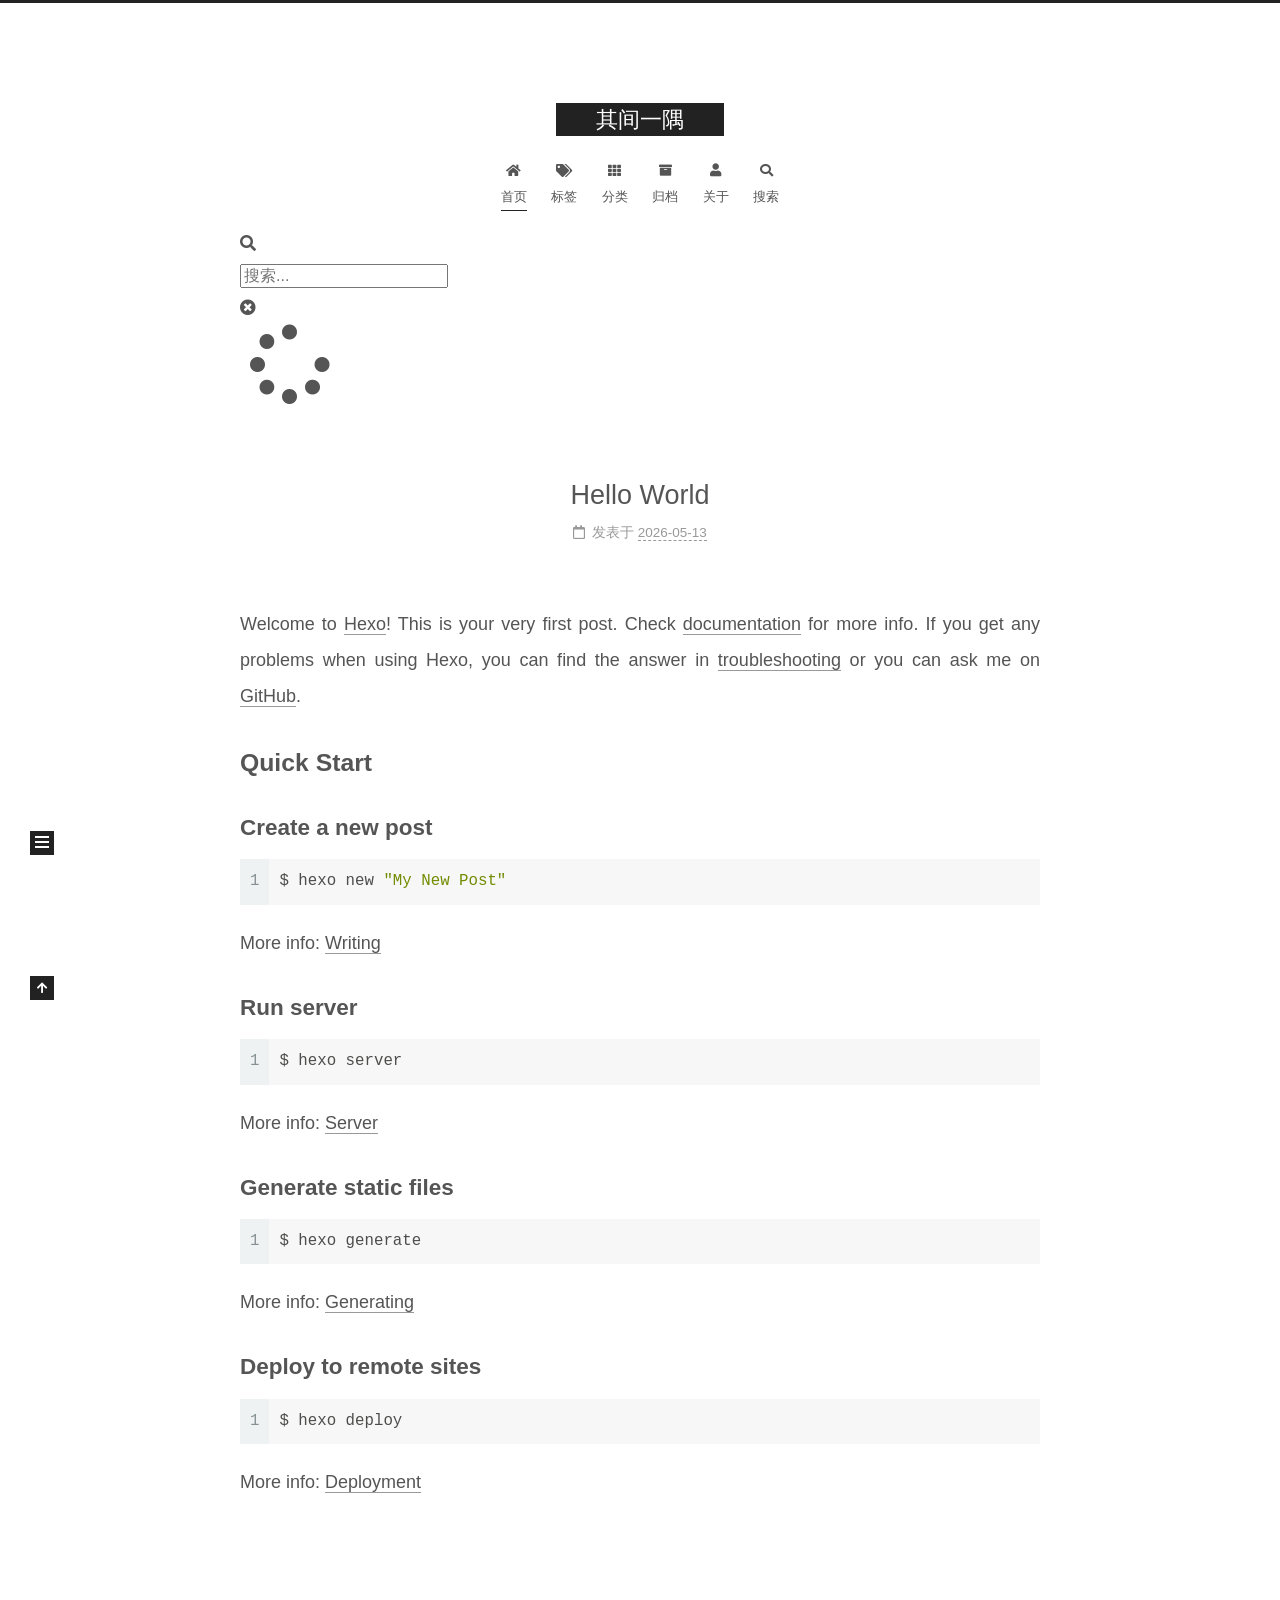
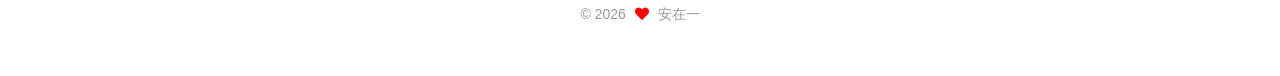
==== index.html @ 1d8195e4 "Site updated: 2026-05-14 16:40:13" ====
<!DOCTYPE html>
<html lang="zh-CN">
<head>
  <meta charset="UTF-8">
<meta name="viewport" content="width=device-width, initial-scale=1, maximum-scale=2">
<meta name="theme-color" content="#222">
<meta name="generator" content="Hexo 8.1.2">
  <link rel="apple-touch-icon" sizes="180x180" href="/images/apple-touch-icon-next.png">
  <link rel="icon" type="image/png" sizes="32x32" href="/images/favicon-32x32-next.png">
  <link rel="icon" type="image/png" sizes="16x16" href="/images/favicon-16x16-next.png">
  <link rel="mask-icon" href="/images/logo.svg" color="#222">

<link rel="stylesheet" href="/css/main.css">


<link rel="stylesheet" href="/lib/font-awesome/css/all.min.css">

<script id="hexo-configurations">
    var NexT = window.NexT || {};
    var CONFIG = {"hostname":"example.com","root":"/","scheme":"Gemini","version":"7.8.0","exturl":false,"sidebar":{"position":"left","display":"post","padding":18,"offset":12,"onmobile":false},"copycode":{"enable":false,"show_result":false,"style":null},"back2top":{"enable":true,"sidebar":false,"scrollpercent":false},"bookmark":{"enable":false,"color":"#222","save":"auto"},"fancybox":false,"mediumzoom":false,"lazyload":false,"pangu":false,"comments":{"style":"tabs","active":null,"storage":true,"lazyload":false,"nav":null},"algolia":{"hits":{"per_page":10},"labels":{"input_placeholder":"Search for Posts","hits_empty":"We didn't find any results for the search: ${query}","hits_stats":"${hits} results found in ${time} ms"}},"localsearch":{"enable":true,"trigger":"auto","top_n_per_article":1,"unescape":false,"preload":false},"motion":{"enable":true,"async":false,"transition":{"post_block":"fadeIn","post_header":"slideDownIn","post_body":"slideDownIn","coll_header":"slideLeftIn","sidebar":"slideUpIn"}},"path":"search.xml"};
  </script>

  <meta property="og:type" content="website">
<meta property="og:title" content="其间一隅">
<meta property="og:url" content="http://example.com/index.html">
<meta property="og:site_name" content="其间一隅">
<meta property="og:locale" content="zh_CN">
<meta property="article:author" content="安在一">
<meta name="twitter:card" content="summary">

<link rel="canonical" href="http://example.com/">


<script id="page-configurations">
  // https://hexo.io/docs/variables.html
  CONFIG.page = {
    sidebar: "",
    isHome : true,
    isPost : false,
    lang   : 'zh-CN'
  };
</script>

  <title>其间一隅</title>
  






  <noscript>
  <style>
  .use-motion .brand,
  .use-motion .menu-item,
  .sidebar-inner,
  .use-motion .post-block,
  .use-motion .pagination,
  .use-motion .comments,
  .use-motion .post-header,
  .use-motion .post-body,
  .use-motion .collection-header { opacity: initial; }

  .use-motion .site-title,
  .use-motion .site-subtitle {
    opacity: initial;
    top: initial;
  }

  .use-motion .logo-line-before i { left: initial; }
  .use-motion .logo-line-after i { right: initial; }
  </style>
</noscript>

</head>

<body itemscope itemtype="http://schema.org/WebPage">
  <div class="container use-motion">
    <div class="headband"></div>

    <header class="header" itemscope itemtype="http://schema.org/WPHeader">
      <div class="header-inner"><div class="site-brand-container">
  <div class="site-nav-toggle">
    <div class="toggle" aria-label="切换导航栏">
      <span class="toggle-line toggle-line-first"></span>
      <span class="toggle-line toggle-line-middle"></span>
      <span class="toggle-line toggle-line-last"></span>
    </div>
  </div>

  <div class="site-meta">

    <a href="/" class="brand" rel="start">
      <span class="logo-line-before"><i></i></span>
      <h1 class="site-title">其间一隅</h1>
      <span class="logo-line-after"><i></i></span>
    </a>
  </div>

  <div class="site-nav-right">
    <div class="toggle popup-trigger">
        <i class="fa fa-search fa-fw fa-lg"></i>
    </div>
  </div>
</div>




<nav class="site-nav">
  <ul id="menu" class="main-menu menu">
        <li class="menu-item menu-item-home">

    <a href="/" rel="section"><i class="fa fa-home fa-fw"></i>首页</a>

  </li>
        <li class="menu-item menu-item-tags">

    <a href="/tags/" rel="section"><i class="fa fa-tags fa-fw"></i>标签</a>

  </li>
        <li class="menu-item menu-item-categories">

    <a href="/categories/" rel="section"><i class="fa fa-th fa-fw"></i>分类</a>

  </li>
        <li class="menu-item menu-item-archives">

    <a href="/archives/" rel="section"><i class="fa fa-archive fa-fw"></i>归档</a>

  </li>
        <li class="menu-item menu-item-about">

    <a href="/about/" rel="section"><i class="fa fa-user fa-fw"></i>关于</a>

  </li>
      <li class="menu-item menu-item-search">
        <a role="button" class="popup-trigger"><i class="fa fa-search fa-fw"></i>搜索
        </a>
      </li>
  </ul>
</nav>



  <div class="search-pop-overlay">
    <div class="popup search-popup">
        <div class="search-header">
  <span class="search-icon">
    <i class="fa fa-search"></i>
  </span>
  <div class="search-input-container">
    <input autocomplete="off" autocapitalize="off"
           placeholder="搜索..." spellcheck="false"
           type="search" class="search-input">
  </div>
  <span class="popup-btn-close">
    <i class="fa fa-times-circle"></i>
  </span>
</div>
<div id="search-result">
  <div id="no-result">
    <i class="fa fa-spinner fa-pulse fa-5x fa-fw"></i>
  </div>
</div>

    </div>
  </div>

</div>
    </header>

    
  <div class="back-to-top">
    <i class="fa fa-arrow-up"></i>
    <span>0%</span>
  </div>


    <main class="main">
      <div class="main-inner">
        <div class="content-wrap">
          

          <div class="content index posts-expand">
            
      
  
  
  <article itemscope itemtype="http://schema.org/Article" class="post-block" lang="zh-CN">
    <link itemprop="mainEntityOfPage" href="http://example.com/2026/05/13/hello-world/">

    <span hidden itemprop="author" itemscope itemtype="http://schema.org/Person">
      <meta itemprop="image" content="/images/avatar.gif">
      <meta itemprop="name" content="安在一">
      <meta itemprop="description" content="">
    </span>

    <span hidden itemprop="publisher" itemscope itemtype="http://schema.org/Organization">
      <meta itemprop="name" content="其间一隅">
    </span>
      <header class="post-header">
        <h2 class="post-title" itemprop="name headline">
          
            <a href="/2026/05/13/hello-world/" class="post-title-link" itemprop="url">Hello World</a>
        </h2>

        <div class="post-meta">
            <span class="post-meta-item">
              <span class="post-meta-item-icon">
                <i class="far fa-calendar"></i>
              </span>
              <span class="post-meta-item-text">发表于</span>

              <time title="创建时间：2026-05-13 16:08:29" itemprop="dateCreated datePublished" datetime="2026-05-13T16:08:29+08:00">2026-05-13</time>
            </span>

          

        </div>
      </header>

    
    
    
    <div class="post-body" itemprop="articleBody">

      
          <p>Welcome to <a target="_blank" rel="noopener" href="https://hexo.io/">Hexo</a>! This is your very first post. Check <a target="_blank" rel="noopener" href="https://hexo.io/docs/">documentation</a> for more info. If you get any problems when using Hexo, you can find the answer in <a target="_blank" rel="noopener" href="https://hexo.io/docs/troubleshooting.html">troubleshooting</a> or you can ask me on <a target="_blank" rel="noopener" href="https://github.com/hexojs/hexo/issues">GitHub</a>.</p>
<h2 id="Quick-Start"><a href="#Quick-Start" class="headerlink" title="Quick Start"></a>Quick Start</h2><h3 id="Create-a-new-post"><a href="#Create-a-new-post" class="headerlink" title="Create a new post"></a>Create a new post</h3><figure class="highlight bash"><table><tr><td class="gutter"><pre><span class="line">1</span><br></pre></td><td class="code"><pre><span class="line">$ hexo new <span class="string">&quot;My New Post&quot;</span></span><br></pre></td></tr></table></figure>

<p>More info: <a target="_blank" rel="noopener" href="https://hexo.io/docs/writing.html">Writing</a></p>
<h3 id="Run-server"><a href="#Run-server" class="headerlink" title="Run server"></a>Run server</h3><figure class="highlight bash"><table><tr><td class="gutter"><pre><span class="line">1</span><br></pre></td><td class="code"><pre><span class="line">$ hexo server</span><br></pre></td></tr></table></figure>

<p>More info: <a target="_blank" rel="noopener" href="https://hexo.io/docs/server.html">Server</a></p>
<h3 id="Generate-static-files"><a href="#Generate-static-files" class="headerlink" title="Generate static files"></a>Generate static files</h3><figure class="highlight bash"><table><tr><td class="gutter"><pre><span class="line">1</span><br></pre></td><td class="code"><pre><span class="line">$ hexo generate</span><br></pre></td></tr></table></figure>

<p>More info: <a target="_blank" rel="noopener" href="https://hexo.io/docs/generating.html">Generating</a></p>
<h3 id="Deploy-to-remote-sites"><a href="#Deploy-to-remote-sites" class="headerlink" title="Deploy to remote sites"></a>Deploy to remote sites</h3><figure class="highlight bash"><table><tr><td class="gutter"><pre><span class="line">1</span><br></pre></td><td class="code"><pre><span class="line">$ hexo deploy</span><br></pre></td></tr></table></figure>

<p>More info: <a target="_blank" rel="noopener" href="https://hexo.io/docs/one-command-deployment.html">Deployment</a></p>

      
    </div>

    
    
    
      <footer class="post-footer">
        <div class="post-eof"></div>
      </footer>
  </article>
  
  
  


  



          </div>
          

<script>
  window.addEventListener('tabs:register', () => {
    let { activeClass } = CONFIG.comments;
    if (CONFIG.comments.storage) {
      activeClass = localStorage.getItem('comments_active') || activeClass;
    }
    if (activeClass) {
      let activeTab = document.querySelector(`a[href="#comment-${activeClass}"]`);
      if (activeTab) {
        activeTab.click();
      }
    }
  });
  if (CONFIG.comments.storage) {
    window.addEventListener('tabs:click', event => {
      if (!event.target.matches('.tabs-comment .tab-content .tab-pane')) return;
      let commentClass = event.target.classList[1];
      localStorage.setItem('comments_active', commentClass);
    });
  }
</script>

        </div>
          
  
  <div class="toggle sidebar-toggle">
    <span class="toggle-line toggle-line-first"></span>
    <span class="toggle-line toggle-line-middle"></span>
    <span class="toggle-line toggle-line-last"></span>
  </div>

  <aside class="sidebar">
    <div class="sidebar-inner">

      <ul class="sidebar-nav motion-element">
        <li class="sidebar-nav-toc">
          文章目录
        </li>
        <li class="sidebar-nav-overview">
          站点概览
        </li>
      </ul>

      <!--noindex-->
      <div class="post-toc-wrap sidebar-panel">
      </div>
      <!--/noindex-->

      <div class="site-overview-wrap sidebar-panel">
        <div class="site-author motion-element" itemprop="author" itemscope itemtype="http://schema.org/Person">
  <p class="site-author-name" itemprop="name">安在一</p>
  <div class="site-description" itemprop="description"></div>
</div>
<div class="site-state-wrap motion-element">
  <nav class="site-state">
      <div class="site-state-item site-state-posts">
          <a href="/archives/">
        
          <span class="site-state-item-count">1</span>
          <span class="site-state-item-name">日志</span>
        </a>
      </div>
  </nav>
</div>



      </div>

    </div>
  </aside>
  <div id="sidebar-dimmer"></div>


      </div>
    </main>

    <footer class="footer">
      <div class="footer-inner">
        

        

<div class="copyright">
  
  &copy; 
  <span itemprop="copyrightYear">2026</span>
  <span class="with-love">
    <i class="fa fa-heart"></i>
  </span>
  <span class="author" itemprop="copyrightHolder">安在一</span>
</div>
  <div class="powered-by">
    <!--由 <a href="https://hexo.io/" class="theme-link" rel="noopener" target="_blank">Hexo</a> & <a href="https://theme-next.org/" class="theme-link" rel="noopener" target="_blank">NexT.Gemini</a> 强力驱动 -->
  </div>

        








      </div>
    </footer>
  </div>

  
  <script src="/lib/anime.min.js"></script>
  <script src="/lib/velocity/velocity.min.js"></script>
  <script src="/lib/velocity/velocity.ui.min.js"></script>

<script src="/js/utils.js"></script>

<script src="/js/motion.js"></script>


<script src="/js/schemes/pisces.js"></script>


<script src="/js/next-boot.js"></script>




  




  
<script src="/js/local-search.js"></script>













  

  

</body>
</html>
---- css/main.css ----
:root {
  --body-bg-color: #fff;
  --content-bg-color: #fff;
  --card-bg-color: #f5f5f5;
  --text-color: #555;
  --blockquote-color: #666;
  --link-color: #555;
  --link-hover-color: #222;
  --brand-color: #fff;
  --brand-hover-color: #fff;
  --table-row-odd-bg-color: #f9f9f9;
  --table-row-hover-bg-color: #f5f5f5;
  --menu-item-bg-color: #f5f5f5;
  --btn-default-bg: #222;
  --btn-default-color: #fff;
  --btn-default-border-color: #222;
  --btn-default-hover-bg: #fff;
  --btn-default-hover-color: #222;
  --btn-default-hover-border-color: #222;
}
html {
  line-height: 1.15; /* 1 */
  -webkit-text-size-adjust: 100%; /* 2 */
}
body {
  margin: 0;
}
main {
  display: block;
}
h1 {
  font-size: 2em;
  margin: 0.67em 0;
}
hr {
  box-sizing: content-box; /* 1 */
  height: 0; /* 1 */
  overflow: visible; /* 2 */
}
pre {
  font-family: monospace, monospace; /* 1 */
  font-size: 1em; /* 2 */
}
a {
  background: transparent;
}
abbr[title] {
  border-bottom: none; /* 1 */
  text-decoration: underline; /* 2 */
  text-decoration: underline dotted; /* 2 */
}
b,
strong {
  font-weight: bolder;
}
code,
kbd,
samp {
  font-family: monospace, monospace; /* 1 */
  font-size: 1em; /* 2 */
}
small {
  font-size: 80%;
}
sub,
sup {
  font-size: 75%;
  line-height: 0;
  position: relative;
  vertical-align: baseline;
}
sub {
  bottom: -0.25em;
}
sup {
  top: -0.5em;
}
img {
  border-style: none;
}
button,
input,
optgroup,
select,
textarea {
  font-family: inherit; /* 1 */
  font-size: 100%; /* 1 */
  line-height: 1.15; /* 1 */
  margin: 0; /* 2 */
}
button,
input {
/* 1 */
  overflow: visible;
}
button,
select {
/* 1 */
  text-transform: none;
}
button,
[type='button'],
[type='reset'],
[type='submit'] {
  -webkit-appearance: button;
}
button::-moz-focus-inner,
[type='button']::-moz-focus-inner,
[type='reset']::-moz-focus-inner,
[type='submit']::-moz-focus-inner {
  border-style: none;
  padding: 0;
}
button:-moz-focusring,
[type='button']:-moz-focusring,
[type='reset']:-moz-focusring,
[type='submit']:-moz-focusring {
  outline: 1px dotted ButtonText;
}
fieldset {
  padding: 0.35em 0.75em 0.625em;
}
legend {
  box-sizing: border-box; /* 1 */
  color: inherit; /* 2 */
  display: table; /* 1 */
  max-width: 100%; /* 1 */
  padding: 0; /* 3 */
  white-space: normal; /* 1 */
}
progress {
  vertical-align: baseline;
}
textarea {
  overflow: auto;
}
[type='checkbox'],
[type='radio'] {
  box-sizing: border-box; /* 1 */
  padding: 0; /* 2 */
}
[type='number']::-webkit-inner-spin-button,
[type='number']::-webkit-outer-spin-button {
  height: auto;
}
[type='search'] {
  outline-offset: -2px; /* 2 */
  -webkit-appearance: textfield; /* 1 */
}
[type='search']::-webkit-search-decoration {
  -webkit-appearance: none;
}
::-webkit-file-upload-button {
  font: inherit; /* 2 */
  -webkit-appearance: button; /* 1 */
}
details {
  display: block;
}
summary {
  display: list-item;
}
template {
  display: none;
}
[hidden] {
  display: none;
}
::selection {
  background: #262a30;
  color: #eee;
}
html,
body {
  height: 100%;
}
body {
  background: var(--body-bg-color);
  color: var(--text-color);
  font-family: 'Lato', "PingFang SC", "Microsoft YaHei", sans-serif;
  font-size: 1em;
  line-height: 2;
}
@media (max-width: 991px) {
  body {
    padding-left: 0 !important;
    padding-right: 0 !important;
  }
}
h1,
h2,
h3,
h4,
h5,
h6 {
  font-family: 'Lato', "PingFang SC", "Microsoft YaHei", sans-serif;
  font-weight: bold;
  line-height: 1.5;
  margin: 20px 0 15px;
}
h1 {
  font-size: 1.5em;
}
h2 {
  font-size: 1.375em;
}
h3 {
  font-size: 1.25em;
}
h4 {
  font-size: 1.125em;
}
h5 {
  font-size: 1em;
}
h6 {
  font-size: 0.875em;
}
p {
  margin: 0 0 20px 0;
}
a,
span.exturl {
  border-bottom: 1px solid #999;
  color: var(--link-color);
  outline: 0;
  text-decoration: none;
  overflow-wrap: break-word;
  word-wrap: break-word;
  cursor: pointer;
}
a:hover,
span.exturl:hover {
  border-bottom-color: var(--link-hover-color);
  color: var(--link-hover-color);
}
iframe,
img,
video {
  display: block;
  margin-left: auto;
  margin-right: auto;
  max-width: 100%;
}
hr {
  background-image: repeating-linear-gradient(-45deg, #ddd, #ddd 4px, transparent 4px, transparent 8px);
  border: 0;
  height: 3px;
  margin: 40px 0;
}
blockquote {
  border-left: 4px solid #ddd;
  color: var(--blockquote-color);
  margin: 0;
  padding: 0 15px;
}
blockquote cite::before {
  content: '-';
  padding: 0 5px;
}
dt {
  font-weight: bold;
}
dd {
  margin: 0;
  padding: 0;
}
kbd {
  background-color: #f5f5f5;
  background-image: linear-gradient(#eee, #fff, #eee);
  border: 1px solid #ccc;
  border-radius: 0.2em;
  box-shadow: 0.1em 0.1em 0.2em rgba(0,0,0,0.1);
  color: #555;
  font-family: inherit;
  padding: 0.1em 0.3em;
  white-space: nowrap;
}
.table-container {
  overflow: auto;
}
table {
  border-collapse: collapse;
  border-spacing: 0;
  font-size: 0.875em;
  margin: 0 0 20px 0;
  width: 100%;
}
tbody tr:nth-of-type(odd) {
  background: var(--table-row-odd-bg-color);
}
tbody tr:hover {
  background: var(--table-row-hover-bg-color);
}
caption,
th,
td {
  font-weight: normal;
  padding: 8px;
  vertical-align: middle;
}
th,
td {
  border: 1px solid #ddd;
  border-bottom: 3px solid #ddd;
}
th {
  font-weight: 700;
  padding-bottom: 10px;
}
td {
  border-bottom-width: 1px;
}
.btn {
  background: var(--btn-default-bg);
  border: 2px solid var(--btn-default-border-color);
  border-radius: 0;
  color: var(--btn-default-color);
  display: inline-block;
  font-size: 0.875em;
  line-height: 2;
  padding: 0 20px;
  text-decoration: none;
  transition-property: background-color;
  transition-delay: 0s;
  transition-duration: 0.2s;
  transition-timing-function: ease-in-out;
}
.btn:hover {
  background: var(--btn-default-hover-bg);
  border-color: var(--btn-default-hover-border-color);
  color: var(--btn-default-hover-color);
}
.btn + .btn {
  margin: 0 0 8px 8px;
}
.btn .fa-fw {
  text-align: left;
  width: 1.285714285714286em;
}
.toggle {
  line-height: 0;
}
.toggle .toggle-line {
  background: #fff;
  display: inline-block;
  height: 2px;
  left: 0;
  position: relative;
  top: 0;
  transition: all 0.4s;
  vertical-align: top;
  width: 100%;
}
.toggle .toggle-line:not(:first-child) {
  margin-top: 3px;
}
.toggle.toggle-arrow .toggle-line-first {
  left: 50%;
  top: 2px;
  transform: rotate(45deg);
  width: 50%;
}
.toggle.toggle-arrow .toggle-line-middle {
  left: 2px;
  width: 90%;
}
.toggle.toggle-arrow .toggle-line-last {
  left: 50%;
  top: -2px;
  transform: rotate(-45deg);
  width: 50%;
}
.toggle.toggle-close .toggle-line-first {
  transform: rotate(-45deg);
  top: 5px;
}
.toggle.toggle-close .toggle-line-middle {
  opacity: 0;
}
.toggle.toggle-close .toggle-line-last {
  transform: rotate(45deg);
  top: -5px;
}
.highlight,
pre {
  background: #f7f7f7;
  color: #4d4d4c;
  line-height: 1.6;
  margin: 0 auto 20px;
}
pre,
code {
  font-family: consolas, Menlo, monospace, "PingFang SC", "Microsoft YaHei";
}
code {
  background: #eee;
  border-radius: 3px;
  color: #555;
  padding: 2px 4px;
  overflow-wrap: break-word;
  word-wrap: break-word;
}
.highlight *::selection {
  background: #d6d6d6;
}
.highlight pre {
  border: 0;
  margin: 0;
  padding: 10px 0;
}
.highlight table {
  border: 0;
  margin: 0;
  width: auto;
}
.highlight td {
  border: 0;
  padding: 0;
}
.highlight figcaption {
  background: #eff2f3;
  color: #4d4d4c;
  display: flex;
  font-size: 0.875em;
  justify-content: space-between;
  line-height: 1.2;
  padding: 0.5em;
}
.highlight figcaption a {
  color: #4d4d4c;
}
.highlight figcaption a:hover {
  border-bottom-color: #4d4d4c;
}
.highlight .gutter {
  -moz-user-select: none;
  -ms-user-select: none;
  -webkit-user-select: none;
  user-select: none;
}
.highlight .gutter pre {
  background: #eff2f3;
  color: #869194;
  padding-left: 10px;
  padding-right: 10px;
  text-align: right;
}
.highlight .code pre {
  background: #f7f7f7;
  padding-left: 10px;
  width: 100%;
}
.gist table {
  width: auto;
}
.gist table td {
  border: 0;
}
pre {
  overflow: auto;
  padding: 10px;
}
pre code {
  background: none;
  color: #4d4d4c;
  font-size: 0.875em;
  padding: 0;
  text-shadow: none;
}
pre .deletion {
  background: #fdd;
}
pre .addition {
  background: #dfd;
}
pre .meta {
  color: #eab700;
  -moz-user-select: none;
  -ms-user-select: none;
  -webkit-user-select: none;
  user-select: none;
}
pre .comment {
  color: #8e908c;
}
pre .variable,
pre .attribute,
pre .tag,
pre .name,
pre .regexp,
pre .ruby .constant,
pre .xml .tag .title,
pre .xml .pi,
pre .xml .doctype,
pre .html .doctype,
pre .css .id,
pre .css .class,
pre .css .pseudo {
  color: #c82829;
}
pre .number,
pre .preprocessor,
pre .built_in,
pre .builtin-name,
pre .literal,
pre .params,
pre .constant,
pre .command {
  color: #f5871f;
}
pre .ruby .class .title,
pre .css .rules .attribute,
pre .string,
pre .symbol,
pre .value,
pre .inheritance,
pre .header,
pre .ruby .symbol,
pre .xml .cdata,
pre .special,
pre .formula {
  color: #718c00;
}
pre .title,
pre .css .hexcolor {
  color: #3e999f;
}
pre .function,
pre .python .decorator,
pre .python .title,
pre .ruby .function .title,
pre .ruby .title .keyword,
pre .perl .sub,
pre .javascript .title,
pre .coffeescript .title {
  color: #4271ae;
}
pre .keyword,
pre .javascript .function {
  color: #8959a8;
}
.blockquote-center {
  border-left: none;
  margin: 40px 0;
  padding: 0;
  position: relative;
  text-align: center;
}
.blockquote-center .fa {
  display: block;
  opacity: 0.6;
  position: absolute;
  width: 100%;
}
.blockquote-center .fa-quote-left {
  border-top: 1px solid #ccc;
  text-align: left;
  top: -20px;
}
.blockquote-center .fa-quote-right {
  border-bottom: 1px solid #ccc;
  text-align: right;
  bottom: -20px;
}
.blockquote-center p,
.blockquote-center div {
  text-align: center;
}
.post-body .group-picture img {
  margin: 0 auto;
  padding: 0 3px;
}
.group-picture-row {
  margin-bottom: 6px;
  overflow: hidden;
}
.group-picture-column {
  float: left;
  margin-bottom: 10px;
}
.post-body .label {
  color: #555;
  display: inline;
  padding: 0 2px;
}
.post-body .label.default {
  background: #f0f0f0;
}
.post-body .label.primary {
  background: #efe6f7;
}
.post-body .label.info {
  background: #e5f2f8;
}
.post-body .label.success {
  background: #e7f4e9;
}
.post-body .label.warning {
  background: #fcf6e1;
}
.post-body .label.danger {
  background: #fae8eb;
}
.post-body .tabs {
  margin-bottom: 20px;
}
.post-body .tabs,
.tabs-comment {
  display: block;
  padding-top: 10px;
  position: relative;
}
.post-body .tabs ul.nav-tabs,
.tabs-comment ul.nav-tabs {
  display: flex;
  flex-wrap: wrap;
  margin: 0;
  margin-bottom: -1px;
  padding: 0;
}
@media (max-width: 413px) {
  .post-body .tabs ul.nav-tabs,
  .tabs-comment ul.nav-tabs {
    display: block;
    margin-bottom: 5px;
  }
}
.post-body .tabs ul.nav-tabs li.tab,
.tabs-comment ul.nav-tabs li.tab {
  border-bottom: 1px solid #ddd;
  border-left: 1px solid transparent;
  border-right: 1px solid transparent;
  border-top: 3px solid transparent;
  flex-grow: 1;
  list-style-type: none;
  border-radius: 0 0 0 0;
}
@media (max-width: 413px) {
  .post-body .tabs ul.nav-tabs li.tab,
  .tabs-comment ul.nav-tabs li.tab {
    border-bottom: 1px solid transparent;
    border-left: 3px solid transparent;
    border-right: 1px solid transparent;
    border-top: 1px solid transparent;
  }
}
@media (max-width: 413px) {
  .post-body .tabs ul.nav-tabs li.tab,
  .tabs-comment ul.nav-tabs li.tab {
    border-radius: 0;
  }
}
.post-body .tabs ul.nav-tabs li.tab a,
.tabs-comment ul.nav-tabs li.tab a {
  border-bottom: initial;
  display: block;
  line-height: 1.8;
  outline: 0;
  padding: 0.25em 0.75em;
  text-align: center;
  transition-delay: 0s;
  transition-duration: 0.2s;
  transition-timing-function: ease-out;
}
.post-body .tabs ul.nav-tabs li.tab a i,
.tabs-comment ul.nav-tabs li.tab a i {
  width: 1.285714285714286em;
}
.post-body .tabs ul.nav-tabs li.tab.active,
.tabs-comment ul.nav-tabs li.tab.active {
  border-bottom: 1px solid transparent;
  border-left: 1px solid #ddd;
  border-right: 1px solid #ddd;
  border-top: 3px solid #fc6423;
}
@media (max-width: 413px) {
  .post-body .tabs ul.nav-tabs li.tab.active,
  .tabs-comment ul.nav-tabs li.tab.active {
    border-bottom: 1px solid #ddd;
    border-left: 3px solid #fc6423;
    border-right: 1px solid #ddd;
    border-top: 1px solid #ddd;
  }
}
.post-body .tabs ul.nav-tabs li.tab.active a,
.tabs-comment ul.nav-tabs li.tab.active a {
  color: var(--link-color);
  cursor: default;
}
.post-body .tabs .tab-content .tab-pane,
.tabs-comment .tab-content .tab-pane {
  border: 1px solid #ddd;
  border-top: 0;
  padding: 20px 20px 0 20px;
  border-radius: 0;
}
.post-body .tabs .tab-content .tab-pane:not(.active),
.tabs-comment .tab-content .tab-pane:not(.active) {
  display: none;
}
.post-body .tabs .tab-content .tab-pane.active,
.tabs-comment .tab-content .tab-pane.active {
  display: block;
}
.post-body .tabs .tab-content .tab-pane.active:nth-of-type(1),
.tabs-comment .tab-content .tab-pane.active:nth-of-type(1) {
  border-radius: 0 0 0 0;
}
@media (max-width: 413px) {
  .post-body .tabs .tab-content .tab-pane.active:nth-of-type(1),
  .tabs-comment .tab-content .tab-pane.active:nth-of-type(1) {
    border-radius: 0;
  }
}
.post-body .note {
  border-radius: 3px;
  margin-bottom: 20px;
  padding: 1em;
  position: relative;
  border: 1px solid #eee;
  border-left-width: 5px;
}
.post-body .note h2,
.post-body .note h3,
.post-body .note h4,
.post-body .note h5,
.post-body .note h6 {
  margin-top: 0;
  border-bottom: initial;
  margin-bottom: 0;
  padding-top: 0;
}
.post-body .note p:first-child,
.post-body .note ul:first-child,
.post-body .note ol:first-child,
.post-body .note table:first-child,
.post-body .note pre:first-child,
.post-body .note blockquote:first-child,
.post-body .note img:first-child {
  margin-top: 0;
}
.post-body .note p:last-child,
.post-body .note ul:last-child,
.post-body .note ol:last-child,
.post-body .note table:last-child,
.post-body .note pre:last-child,
.post-body .note blockquote:last-child,
.post-body .note img:last-child {
  margin-bottom: 0;
}
.post-body .note.default {
  border-left-color: #777;
}
.post-body .note.default h2,
.post-body .note.default h3,
.post-body .note.default h4,
.post-body .note.default h5,
.post-body .note.default h6 {
  color: #777;
}
.post-body .note.primary {
  border-left-color: #6f42c1;
}
.post-body .note.primary h2,
.post-body .note.primary h3,
.post-body .note.primary h4,
.post-body .note.primary h5,
.post-body .note.primary h6 {
  color: #6f42c1;
}
.post-body .note.info {
  border-left-color: #428bca;
}
.post-body .note.info h2,
.post-body .note.info h3,
.post-body .note.info h4,
.post-body .note.info h5,
.post-body .note.info h6 {
  color: #428bca;
}
.post-body .note.success {
  border-left-color: #5cb85c;
}
.post-body .note.success h2,
.post-body .note.success h3,
.post-body .note.success h4,
.post-body .note.success h5,
.post-body .note.success h6 {
  color: #5cb85c;
}
.post-body .note.warning {
  border-left-color: #f0ad4e;
}
.post-body .note.warning h2,
.post-body .note.warning h3,
.post-body .note.warning h4,
.post-body .note.warning h5,
.post-body .note.warning h6 {
  color: #f0ad4e;
}
.post-body .note.danger {
  border-left-color: #d9534f;
}
.post-body .note.danger h2,
.post-body .note.danger h3,
.post-body .note.danger h4,
.post-body .note.danger h5,
.post-body .note.danger h6 {
  color: #d9534f;
}
.pagination .prev,
.pagination .next,
.pagination .page-number,
.pagination .space {
  display: inline-block;
  margin: 0 10px;
  padding: 0 11px;
  position: relative;
  top: -1px;
}
@media (max-width: 767px) {
  .pagination .prev,
  .pagination .next,
  .pagination .page-number,
  .pagination .space {
    margin: 0 5px;
  }
}
.pagination {
  border-top: 1px solid #eee;
  margin: 120px 0 0;
  text-align: center;
}
.pagination .prev,
.pagination .next,
.pagination .page-number {
  border-bottom: 0;
  border-top: 1px solid #eee;
  transition-property: border-color;
  transition-delay: 0s;
  transition-duration: 0.2s;
  transition-timing-function: ease-in-out;
}
.pagination .prev:hover,
.pagination .next:hover,
.pagination .page-number:hover {
  border-top-color: #222;
}
.pagination .space {
  margin: 0;
  padding: 0;
}
.pagination .prev {
  margin-left: 0;
}
.pagination .next {
  margin-right: 0;
}
.pagination .page-number.current {
  background: #ccc;
  border-top-color: #ccc;
  color: #fff;
}
@media (max-width: 767px) {
  .pagination {
    border-top: none;
  }
  .pagination .prev,
  .pagination .next,
  .pagination .page-number {
    border-bottom: 1px solid #eee;
    border-top: 0;
    margin-bottom: 10px;
    padding: 0 10px;
  }
  .pagination .prev:hover,
  .pagination .next:hover,
  .pagination .page-number:hover {
    border-bottom-color: #222;
  }
}
.comments {
  margin-top: 60px;
  overflow: hidden;
}
.comment-button-group {
  display: flex;
  flex-wrap: wrap-reverse;
  justify-content: center;
  margin: 1em 0;
}
.comment-button-group .comment-button {
  margin: 0.1em 0.2em;
}
.comment-button-group .comment-button.active {
  background: var(--btn-default-hover-bg);
  border-color: var(--btn-default-hover-border-color);
  color: var(--btn-default-hover-color);
}
.comment-position {
  display: none;
}
.comment-position.active {
  display: block;
}
.tabs-comment {
  background: var(--content-bg-color);
  margin-top: 4em;
  padding-top: 0;
}
.tabs-comment .comments {
  border: 0;
  box-shadow: none;
  margin-top: 0;
  padding-top: 0;
}
.container {
  min-height: 100%;
  position: relative;
}
.main-inner {
  margin: 0 auto;
  width: 700px;
}
@media (min-width: 1200px) {
  .main-inner {
    width: 800px;
  }
}
@media (min-width: 1600px) {
  .main-inner {
    width: 900px;
  }
}
@media (max-width: 767px) {
  .content-wrap {
    padding: 0 20px;
  }
}
.header {
  background: transparent;
}
.header-inner {
  margin: 0 auto;
  width: 700px;
}
@media (min-width: 1200px) {
  .header-inner {
    width: 800px;
  }
}
@media (min-width: 1600px) {
  .header-inner {
    width: 900px;
  }
}
.site-brand-container {
  display: flex;
  flex-shrink: 0;
  padding: 0 10px;
}
.headband {
  background: #222;
  height: 3px;
}
.site-meta {
  flex-grow: 1;
  text-align: center;
}
@media (max-width: 767px) {
  .site-meta {
    text-align: center;
  }
}
.brand {
  border-bottom: none;
  color: var(--brand-color);
  display: inline-block;
  line-height: 1.375em;
  padding: 0 40px;
  position: relative;
}
.brand:hover {
  color: var(--brand-hover-color);
}
.site-title {
  font-family: 'Lato', "PingFang SC", "Microsoft YaHei", sans-serif;
  font-size: 1.375em;
  font-weight: normal;
  margin: 0;
}
.site-subtitle {
  color: #999;
  font-size: 0.8125em;
  margin: 10px 0;
}
.use-motion .brand {
  opacity: 0;
}
.use-motion .site-title,
.use-motion .site-subtitle,
.use-motion .custom-logo-image {
  opacity: 0;
  position: relative;
  top: -10px;
}
.site-nav-toggle,
.site-nav-right {
  display: none;
}
@media (max-width: 767px) {
  .site-nav-toggle,
  .site-nav-right {
    display: flex;
    flex-direction: column;
    justify-content: center;
  }
}
.site-nav-toggle .toggle,
.site-nav-right .toggle {
  color: var(--text-color);
  padding: 10px;
  width: 22px;
}
.site-nav-toggle .toggle .toggle-line,
.site-nav-right .toggle .toggle-line {
  background: var(--text-color);
  border-radius: 1px;
}
.site-nav {
  display: block;
}
@media (max-width: 767px) {
  .site-nav {
    clear: both;
    display: none;
  }
}
.site-nav.site-nav-on {
  display: block;
}
.menu {
  margin-top: 20px;
  padding-left: 0;
  text-align: center;
}
.menu-item {
  display: inline-block;
  list-style: none;
  margin: 0 10px;
}
@media (max-width: 767px) {
  .menu-item {
    display: block;
    margin-top: 10px;
  }
  .menu-item.menu-item-search {
    display: none;
  }
}
.menu-item a,
.menu-item span.exturl {
  border-bottom: 0;
  display: block;
  font-size: 0.8125em;
  transition-property: border-color;
  transition-delay: 0s;
  transition-duration: 0.2s;
  transition-timing-function: ease-in-out;
}
@media (hover: none) {
  .menu-item a:hover,
  .menu-item span.exturl:hover {
    border-bottom-color: transparent !important;
  }
}
.menu-item .fa,
.menu-item .fab,
.menu-item .far,
.menu-item .fas {
  margin-right: 8px;
}
.menu-item .badge {
  display: inline-block;
  font-weight: bold;
  line-height: 1;
  margin-left: 0.35em;
  margin-top: 0.35em;
  text-align: center;
  white-space: nowrap;
}
@media (max-width: 767px) {
  .menu-item .badge {
    float: right;
    margin-left: 0;
  }
}
.menu-item-active a,
.menu .menu-item a:hover,
.menu .menu-item span.exturl:hover {
  background: var(--menu-item-bg-color);
}
.use-motion .menu-item {
  opacity: 0;
}
.sidebar {
  background: #222;
  bottom: 0;
  box-shadow: inset 0 2px 6px #000;
  position: fixed;
  top: 0;
}
@media (max-width: 991px) {
  .sidebar {
    display: none;
  }
}
.sidebar-inner {
  color: #999;
  padding: 18px 10px;
  text-align: center;
}
.cc-license {
  margin-top: 10px;
  text-align: center;
}
.cc-license .cc-opacity {
  border-bottom: none;
  opacity: 0.7;
}
.cc-license .cc-opacity:hover {
  opacity: 0.9;
}
.cc-license img {
  display: inline-block;
}
.site-author-image {
  border: 2px solid #333;
  display: block;
  margin: 0 auto;
  max-width: 96px;
  padding: 2px;
}
.site-author-name {
  color: #f5f5f5;
  font-weight: normal;
  margin: 5px 0 0;
  text-align: center;
}
.site-description {
  color: #999;
  font-size: 1em;
  margin-top: 5px;
  text-align: center;
}
.links-of-author {
  margin-top: 15px;
}
.links-of-author a,
.links-of-author span.exturl {
  border-bottom-color: #555;
  display: inline-block;
  font-size: 0.8125em;
  margin-bottom: 10px;
  margin-right: 10px;
  vertical-align: middle;
}
.links-of-author a::before,
.links-of-author span.exturl::before {
  background: #7369e8;
  border-radius: 50%;
  content: ' ';
  display: inline-block;
  height: 4px;
  margin-right: 3px;
  vertical-align: middle;
  width: 4px;
}
.sidebar-button {
  margin-top: 15px;
}
.sidebar-button a {
  border: 1px solid #fc6423;
  border-radius: 4px;
  color: #fc6423;
  display: inline-block;
  padding: 0 15px;
}
.sidebar-button a .fa,
.sidebar-button a .fab,
.sidebar-button a .far,
.sidebar-button a .fas {
  margin-right: 5px;
}
.sidebar-button a:hover {
  background: #fc6423;
  border: 1px solid #fc6423;
  color: #fff;
}
.sidebar-button a:hover .fa,
.sidebar-button a:hover .fab,
.sidebar-button a:hover .far,
.sidebar-button a:hover .fas {
  color: #fff;
}
.links-of-blogroll {
  font-size: 0.8125em;
  margin-top: 10px;
}
.links-of-blogroll-title {
  font-size: 0.875em;
  font-weight: 600;
  margin-top: 0;
}
.links-of-blogroll-list {
  list-style: none;
  margin: 0;
  padding: 0;
}
#sidebar-dimmer {
  display: none;
}
@media (max-width: 767px) {
  #sidebar-dimmer {
    background: #000;
    display: block;
    height: 100%;
    left: 100%;
    opacity: 0;
    position: fixed;
    top: 0;
    width: 100%;
    z-index: 1100;
  }
  .sidebar-active + #sidebar-dimmer {
    opacity: 0.7;
    transform: translateX(-100%);
    transition: opacity 0.5s;
  }
}
.sidebar-nav {
  margin: 0;
  padding-bottom: 20px;
  padding-left: 0;
}
.sidebar-nav li {
  border-bottom: 1px solid transparent;
  color: #666;
  cursor: pointer;
  display: inline-block;
  font-size: 0.875em;
}
.sidebar-nav li.sidebar-nav-overview {
  margin-left: 10px;
}
.sidebar-nav li:hover {
  color: #f5f5f5;
}
.sidebar-nav .sidebar-nav-active {
  border-bottom-color: #87daff;
  color: #87daff;
}
.sidebar-nav .sidebar-nav-active:hover {
  color: #87daff;
}
.sidebar-panel {
  display: none;
  overflow-x: hidden;
  overflow-y: auto;
}
.sidebar-panel-active {
  display: block;
}
.sidebar-toggle {
  background: #222;
  bottom: 45px;
  cursor: pointer;
  height: 14px;
  left: 30px;
  padding: 5px;
  position: fixed;
  width: 14px;
  z-index: 1300;
}
@media (max-width: 991px) {
  .sidebar-toggle {
    left: 20px;
    opacity: 0.8;
    display: none;
  }
}
.sidebar-toggle:hover .toggle-line {
  background: #87daff;
}
.post-toc {
  font-size: 0.875em;
}
.post-toc ol {
  list-style: none;
  margin: 0;
  padding: 0 2px 5px 10px;
  text-align: left;
}
.post-toc ol > ol {
  padding-left: 0;
}
.post-toc ol a {
  transition-property: all;
  transition-delay: 0s;
  transition-duration: 0.2s;
  transition-timing-function: ease-in-out;
}
.post-toc .nav-item {
  line-height: 1.8;
  overflow: hidden;
  text-overflow: ellipsis;
  white-space: nowrap;
}
.post-toc .nav .nav-child {
  display: none;
}
.post-toc .nav .active > .nav-child {
  display: block;
}
.post-toc .nav .active-current > .nav-child {
  display: block;
}
.post-toc .nav .active-current > .nav-child > .nav-item {
  display: block;
}
.post-toc .nav .active > a {
  border-bottom-color: #87daff;
  color: #87daff;
}
.post-toc .nav .active-current > a {
  color: #87daff;
}
.post-toc .nav .active-current > a:hover {
  color: #87daff;
}
.site-state {
  display: flex;
  justify-content: center;
  line-height: 1.4;
  margin-top: 10px;
  overflow: hidden;
  text-align: center;
  white-space: nowrap;
}
.site-state-item {
  padding: 0 15px;
}
.site-state-item:not(:first-child) {
  border-left: 1px solid #333;
}
.site-state-item a {
  border-bottom: none;
}
.site-state-item-count {
  display: block;
  font-size: 1.25em;
  font-weight: 600;
  text-align: center;
}
.site-state-item-name {
  color: inherit;
  font-size: 0.875em;
}
.footer {
  color: #999;
  font-size: 0.875em;
  padding: 20px 0;
}
.footer.footer-fixed {
  bottom: 0;
  left: 0;
  position: absolute;
  right: 0;
}
.footer-inner {
  box-sizing: border-box;
  margin: 0 auto;
  text-align: center;
  width: 700px;
}
@media (min-width: 1200px) {
  .footer-inner {
    width: 800px;
  }
}
@media (min-width: 1600px) {
  .footer-inner {
    width: 900px;
  }
}
.languages {
  display: inline-block;
  font-size: 1.125em;
  position: relative;
}
.languages .lang-select-label span {
  margin: 0 0.5em;
}
.languages .lang-select {
  height: 100%;
  left: 0;
  opacity: 0;
  position: absolute;
  top: 0;
  width: 100%;
}
.with-love {
  color: #ff0000;
  display: inline-block;
  margin: 0 5px;
}
.powered-by,
.theme-info {
  display: inline-block;
}
@-moz-keyframes iconAnimate {
  0%, 100% {
    transform: scale(1);
  }
  10%, 30% {
    transform: scale(0.9);
  }
  20%, 40%, 60%, 80% {
    transform: scale(1.1);
  }
  50%, 70% {
    transform: scale(1.1);
  }
}
@-webkit-keyframes iconAnimate {
  0%, 100% {
    transform: scale(1);
  }
  10%, 30% {
    transform: scale(0.9);
  }
  20%, 40%, 60%, 80% {
    transform: scale(1.1);
  }
  50%, 70% {
    transform: scale(1.1);
  }
}
@-o-keyframes iconAnimate {
  0%, 100% {
    transform: scale(1);
  }
  10%, 30% {
    transform: scale(0.9);
  }
  20%, 40%, 60%, 80% {
    transform: scale(1.1);
  }
  50%, 70% {
    transform: scale(1.1);
  }
}
@keyframes iconAnimate {
  0%, 100% {
    transform: scale(1);
  }
  10%, 30% {
    transform: scale(0.9);
  }
  20%, 40%, 60%, 80% {
    transform: scale(1.1);
  }
  50%, 70% {
    transform: scale(1.1);
  }
}
.back-to-top {
  font-size: 12px;
  text-align: center;
  transition-delay: 0s;
  transition-duration: 0.2s;
  transition-timing-function: ease-in-out;
}
.back-to-top {
  background: #222;
  bottom: -100px;
  box-sizing: border-box;
  color: #fff;
  cursor: pointer;
  left: 30px;
  opacity: 1;
  padding: 0 6px;
  position: fixed;
  transition-property: bottom;
  z-index: 1300;
  width: 24px;
}
.back-to-top span {
  display: none;
}
.back-to-top:hover {
  color: #87daff;
}
.back-to-top.back-to-top-on {
  bottom: 19px;
}
@media (max-width: 991px) {
  .back-to-top {
    left: 20px;
    opacity: 0.8;
  }
}
.post-body {
  font-family: 'Lato', "PingFang SC", "Microsoft YaHei", sans-serif;
  overflow-wrap: break-word;
  word-wrap: break-word;
}
@media (min-width: 1200px) {
  .post-body {
    font-size: 1.125em;
  }
}
.post-body .exturl .fa {
  font-size: 0.875em;
  margin-left: 4px;
}
.post-body .image-caption,
.post-body .figure .caption {
  color: #999;
  font-size: 0.875em;
  font-weight: bold;
  line-height: 1;
  margin: -20px auto 15px;
  text-align: center;
}
.post-sticky-flag {
  display: inline-block;
  transform: rotate(30deg);
}
.post-button {
  margin-top: 40px;
  text-align: center;
}
.use-motion .post-block,
.use-motion .pagination,
.use-motion .comments {
  opacity: 0;
}
.use-motion .post-header {
  opacity: 0;
}
.use-motion .post-body {
  opacity: 0;
}
.use-motion .collection-header {
  opacity: 0;
}
.posts-collapse {
  margin-left: 35px;
  position: relative;
}
@media (max-width: 767px) {
  .posts-collapse {
    margin-left: 0px;
    margin-right: 0px;
  }
}
.posts-collapse .collection-title {
  font-size: 1.125em;
  position: relative;
}
.posts-collapse .collection-title::before {
  background: #999;
  border: 1px solid #fff;
  border-radius: 50%;
  content: ' ';
  height: 10px;
  left: 0;
  margin-left: -6px;
  margin-top: -4px;
  position: absolute;
  top: 50%;
  width: 10px;
}
.posts-collapse .collection-year {
  font-size: 1.5em;
  font-weight: bold;
  margin: 60px 0;
  position: relative;
}
.posts-collapse .collection-year::before {
  background: #bbb;
  border-radius: 50%;
  content: ' ';
  height: 8px;
  left: 0;
  margin-left: -4px;
  margin-top: -4px;
  position: absolute;
  top: 50%;
  width: 8px;
}
.posts-collapse .collection-header {
  display: block;
  margin: 0 0 0 20px;
}
.posts-collapse .collection-header small {
  color: #bbb;
  margin-left: 5px;
}
.posts-collapse .post-header {
  border-bottom: 1px dashed #ccc;
  margin: 30px 0;
  padding-left: 15px;
  position: relative;
  transition-property: border;
  transition-delay: 0s;
  transition-duration: 0.2s;
  transition-timing-function: ease-in-out;
}
.posts-collapse .post-header::before {
  background: #bbb;
  border: 1px solid #fff;
  border-radius: 50%;
  content: ' ';
  height: 6px;
  left: 0;
  margin-left: -4px;
  position: absolute;
  top: 0.75em;
  transition-property: background;
  width: 6px;
  transition-delay: 0s;
  transition-duration: 0.2s;
  transition-timing-function: ease-in-out;
}
.posts-collapse .post-header:hover {
  border-bottom-color: #666;
}
.posts-collapse .post-header:hover::before {
  background: #222;
}
.posts-collapse .post-meta {
  display: inline;
  font-size: 0.75em;
  margin-right: 10px;
}
.posts-collapse .post-title {
  display: inline;
}
.posts-collapse .post-title a,
.posts-collapse .post-title span.exturl {
  border-bottom: none;
  color: var(--link-color);
}
.posts-collapse .post-title .fa-external-link-alt {
  font-size: 0.875em;
  margin-left: 5px;
}
.posts-collapse::before {
  background: #f5f5f5;
  content: ' ';
  height: 100%;
  left: 0;
  margin-left: -2px;
  position: absolute;
  top: 1.25em;
  width: 4px;
}
.post-eof {
  background: #ccc;
  height: 1px;
  margin: 80px auto 60px;
  text-align: center;
  width: 8%;
}
.post-block:last-of-type .post-eof {
  display: none;
}
.content {
  padding-top: 40px;
}
@media (min-width: 992px) {
  .post-body {
    text-align: justify;
  }
}
@media (max-width: 991px) {
  .post-body {
    text-align: justify;
  }
}
.post-body h1,
.post-body h2,
.post-body h3,
.post-body h4,
.post-body h5,
.post-body h6 {
  padding-top: 10px;
}
.post-body h1 .header-anchor,
.post-body h2 .header-anchor,
.post-body h3 .header-anchor,
.post-body h4 .header-anchor,
.post-body h5 .header-anchor,
.post-body h6 .header-anchor {
  border-bottom-style: none;
  color: #ccc;
  float: right;
  margin-left: 10px;
  visibility: hidden;
}
.post-body h1 .header-anchor:hover,
.post-body h2 .header-anchor:hover,
.post-body h3 .header-anchor:hover,
.post-body h4 .header-anchor:hover,
.post-body h5 .header-anchor:hover,
.post-body h6 .header-anchor:hover {
  color: inherit;
}
.post-body h1:hover .header-anchor,
.post-body h2:hover .header-anchor,
.post-body h3:hover .header-anchor,
.post-body h4:hover .header-anchor,
.post-body h5:hover .header-anchor,
.post-body h6:hover .header-anchor {
  visibility: visible;
}
.post-body iframe,
.post-body img,
.post-body video {
  margin-bottom: 20px;
}
.post-body .video-container {
  height: 0;
  margin-bottom: 20px;
  overflow: hidden;
  padding-top: 75%;
  position: relative;
  width: 100%;
}
.post-body .video-container iframe,
.post-body .video-container object,
.post-body .video-container embed {
  height: 100%;
  left: 0;
  margin: 0;
  position: absolute;
  top: 0;
  width: 100%;
}
.post-gallery {
  align-items: center;
  display: grid;
  grid-gap: 10px;
  grid-template-columns: 1fr 1fr 1fr;
  margin-bottom: 20px;
}
@media (max-width: 767px) {
  .post-gallery {
    grid-template-columns: 1fr 1fr;
  }
}
.post-gallery a {
  border: 0;
}
.post-gallery img {
  margin: 0;
}
.posts-expand .post-header {
  font-size: 1.125em;
}
.posts-expand .post-title {
  font-size: 1.5em;
  font-weight: normal;
  margin: initial;
  text-align: center;
  overflow-wrap: break-word;
  word-wrap: break-word;
}
.posts-expand .post-title-link {
  border-bottom: none;
  color: var(--link-color);
  display: inline-block;
  position: relative;
  vertical-align: top;
}
.posts-expand .post-title-link::before {
  background: var(--link-color);
  bottom: 0;
  content: '';
  height: 2px;
  left: 0;
  position: absolute;
  transform: scaleX(0);
  visibility: hidden;
  width: 100%;
  transition-delay: 0s;
  transition-duration: 0.2s;
  transition-timing-function: ease-in-out;
}
.posts-expand .post-title-link:hover::before {
  transform: scaleX(1);
  visibility: visible;
}
.posts-expand .post-title-link .fa-external-link-alt {
  font-size: 0.875em;
  margin-left: 5px;
}
.posts-expand .post-meta {
  color: #999;
  font-family: 'Lato', "PingFang SC", "Microsoft YaHei", sans-serif;
  font-size: 0.75em;
  margin: 3px 0 60px 0;
  text-align: center;
}
.posts-expand .post-meta .post-description {
  font-size: 0.875em;
  margin-top: 2px;
}
.posts-expand .post-meta time {
  border-bottom: 1px dashed #999;
  cursor: pointer;
}
.post-meta .post-meta-item + .post-meta-item::before {
  content: '|';
  margin: 0 0.5em;
}
.post-meta-divider {
  margin: 0 0.5em;
}
.post-meta-item-icon {
  margin-right: 3px;
}
@media (max-width: 991px) {
  .post-meta-item-icon {
    display: inline-block;
  }
}
@media (max-width: 991px) {
  .post-meta-item-text {
    display: none;
  }
}
.post-nav {
  border-top: 1px solid #eee;
  display: flex;
  justify-content: space-between;
  margin-top: 15px;
  padding: 10px 5px 0;
}
.post-nav-item {
  flex: 1;
}
.post-nav-item a {
  border-bottom: none;
  display: block;
  font-size: 0.875em;
  line-height: 1.6;
  position: relative;
}
.post-nav-item a:active {
  top: 2px;
}
.post-nav-item .fa {
  font-size: 0.75em;
}
.post-nav-item:first-child {
  margin-right: 15px;
}
.post-nav-item:first-child .fa {
  margin-right: 5px;
}
.post-nav-item:last-child {
  margin-left: 15px;
  text-align: right;
}
.post-nav-item:last-child .fa {
  margin-left: 5px;
}
.rtl.post-body p,
.rtl.post-body a,
.rtl.post-body h1,
.rtl.post-body h2,
.rtl.post-body h3,
.rtl.post-body h4,
.rtl.post-body h5,
.rtl.post-body h6,
.rtl.post-body li,
.rtl.post-body ul,
.rtl.post-body ol {
  direction: rtl;
  font-family: UKIJ Ekran;
}
.rtl.post-title {
  font-family: UKIJ Ekran;
}
.post-tags {
  margin-top: 40px;
  text-align: center;
}
.post-tags a {
  display: inline-block;
  font-size: 0.8125em;
}
.post-tags a:not(:last-child) {
  margin-right: 10px;
}
.post-widgets {
  border-top: 1px solid #eee;
  margin-top: 15px;
  text-align: center;
}
.wp_rating {
  height: 20px;
  line-height: 20px;
  margin-top: 10px;
  padding-top: 6px;
  text-align: center;
}
.social-like {
  display: flex;
  font-size: 0.875em;
  justify-content: center;
  text-align: center;
}
.reward-container {
  margin: 20px auto;
  padding: 10px 0;
  text-align: center;
  width: 90%;
}
.reward-container button {
  background: transparent;
  border: 1px solid #fc6423;
  border-radius: 0;
  color: #fc6423;
  cursor: pointer;
  line-height: 2;
  outline: 0;
  padding: 0 15px;
  vertical-align: text-top;
}
.reward-container button:hover {
  background: #fc6423;
  border: 1px solid transparent;
  color: #fa9366;
}
#qr {
  padding-top: 20px;
}
#qr a {
  border: 0;
}
#qr img {
  display: inline-block;
  margin: 0.8em 2em 0 2em;
  max-width: 100%;
  width: 180px;
}
#qr p {
  text-align: center;
}
.category-all-page .category-all-title {
  text-align: center;
}
.category-all-page .category-all {
  margin-top: 20px;
}
.category-all-page .category-list {
  list-style: none;
  margin: 0;
  padding: 0;
}
.category-all-page .category-list-item {
  margin: 5px 10px;
}
.category-all-page .category-list-count {
  color: #bbb;
}
.category-all-page .category-list-count::before {
  content: ' (';
  display: inline;
}
.category-all-page .category-list-count::after {
  content: ') ';
  display: inline;
}
.category-all-page .category-list-child {
  padding-left: 10px;
}
.event-list {
  padding: 0;
}
.event-list hr {
  background: #222;
  margin: 20px 0 45px 0;
}
.event-list hr::after {
  background: #222;
  color: #fff;
  content: 'NOW';
  display: inline-block;
  font-weight: bold;
  padding: 0 5px;
  text-align: right;
}
.event-list .event {
  background: #222;
  margin: 20px 0;
  min-height: 40px;
  padding: 15px 0 15px 10px;
}
.event-list .event .event-summary {
  color: #fff;
  margin: 0;
  padding-bottom: 3px;
}
.event-list .event .event-summary::before {
  animation: dot-flash 1s alternate infinite ease-in-out;
  color: #fff;
  content: '\f111';
  display: inline-block;
  font-size: 10px;
  margin-right: 25px;
  vertical-align: middle;
  font-family: 'Font Awesome 5 Free';
  font-weight: 900;
}
.event-list .event .event-relative-time {
  color: #bbb;
  display: inline-block;
  font-size: 12px;
  font-weight: normal;
  padding-left: 12px;
}
.event-list .event .event-details {
  color: #fff;
  display: block;
  line-height: 18px;
  margin-left: 56px;
  padding-bottom: 6px;
  padding-top: 3px;
  text-indent: -24px;
}
.event-list .event .event-details::before {
  color: #fff;
  display: inline-block;
  margin-right: 9px;
  text-align: center;
  text-indent: 0;
  width: 14px;
  font-family: 'Font Awesome 5 Free';
  font-weight: 900;
}
.event-list .event .event-details.event-location::before {
  content: '\f041';
}
.event-list .event .event-details.event-duration::before {
  content: '\f017';
}
.event-list .event-past {
  background: #f5f5f5;
}
.event-list .event-past .event-summary,
.event-list .event-past .event-details {
  color: #bbb;
  opacity: 0.9;
}
.event-list .event-past .event-summary::before,
.event-list .event-past .event-details::before {
  animation: none;
  color: #bbb;
}
@-moz-keyframes dot-flash {
  from {
    opacity: 1;
    transform: scale(1);
  }
  to {
    opacity: 0;
    transform: scale(0.8);
  }
}
@-webkit-keyframes dot-flash {
  from {
    opacity: 1;
    transform: scale(1);
  }
  to {
    opacity: 0;
    transform: scale(0.8);
  }
}
@-o-keyframes dot-flash {
  from {
    opacity: 1;
    transform: scale(1);
  }
  to {
    opacity: 0;
    transform: scale(0.8);
  }
}
@keyframes dot-flash {
  from {
    opacity: 1;
    transform: scale(1);
  }
  to {
    opacity: 0;
    transform: scale(0.8);
  }
}
ul.breadcrumb {
  font-size: 0.75em;
  list-style: none;
  margin: 1em 0;
  padding: 0 2em;
  text-align: center;
}
ul.breadcrumb li {
  display: inline;
}
ul.breadcrumb li + li::before {
  content: '/\00a0';
  font-weight: normal;
  padding: 0.5em;
}
ul.breadcrumb li + li:last-child {
  font-weight: bold;
}
.tag-cloud {
  text-align: center;
}
.tag-cloud a {
  display: inline-block;
  margin: 10px;
}
.tag-cloud a:hover {
  color: var(--link-hover-color) !important;
}
@media (max-width: 767px) {
  .header-inner,
  .main-inner,
  .footer-inner {
    width: auto;
  }
}
.header-inner {
  padding-top: 100px;
}
@media (max-width: 767px) {
  .header-inner {
    padding-top: 50px;
  }
}
.main-inner {
  padding-bottom: 60px;
}
.content {
  padding-top: 70px;
}
@media (max-width: 767px) {
  .content {
    padding-top: 35px;
  }
}
embed {
  display: block;
  margin: 0 auto 25px auto;
}
.custom-logo .site-meta-headline {
  text-align: center;
}
.custom-logo .site-title {
  color: #222;
  margin: 10px auto 0;
}
.custom-logo .site-title a {
  border: 0;
}
.custom-logo-image {
  background: #fff;
  margin: 0 auto;
  max-width: 150px;
  padding: 5px;
}
.brand {
  background: var(--btn-default-bg);
}
@media (max-width: 767px) {
  .site-nav {
    border-bottom: 1px solid #ddd;
    border-top: 1px solid #ddd;
    left: 0;
    margin: 0;
    padding: 0;
    width: 100%;
  }
}
@media (max-width: 767px) {
  .menu {
    text-align: left;
  }
}
.menu-item-active a,
.menu .menu-item a:hover,
.menu .menu-item span.exturl:hover {
  background: transparent;
  border-bottom: 1px solid var(--link-hover-color) !important;
}
@media (max-width: 767px) {
  .menu-item-active a,
  .menu .menu-item a:hover,
  .menu .menu-item span.exturl:hover {
    border-bottom: 1px dotted #ddd !important;
  }
}
@media (max-width: 767px) {
  .menu .menu-item {
    margin: 0 10px;
  }
}
.menu .menu-item a,
.menu .menu-item span.exturl {
  border-bottom: 1px solid transparent;
}
@media (max-width: 767px) {
  .menu .menu-item a,
  .menu .menu-item span.exturl {
    padding: 5px 10px;
  }
}
@media (min-width: 768px) {
  .menu .menu-item .fa,
  .menu .menu-item .fab,
  .menu .menu-item .far,
  .menu .menu-item .fas {
    display: block;
    line-height: 2;
    margin-right: 0;
    width: 100%;
  }
}
.menu .menu-item .badge {
  background: #eee;
  padding: 1px 4px;
}
.sub-menu {
  margin: 10px 0;
}
.sub-menu .menu-item {
  display: inline-block;
}
.sidebar {
  left: -320px;
}
.sidebar.sidebar-active {
  left: 0;
}
.sidebar {
  width: 320px;
  z-index: 1200;
  transition-delay: 0s;
  transition-duration: 0.2s;
  transition-timing-function: ease-out;
}
.sidebar a,
.sidebar span.exturl {
  border-bottom-color: #555;
  color: #999;
}
.sidebar a:hover,
.sidebar span.exturl:hover {
  border-bottom-color: #eee;
  color: #eee;
}
.links-of-blogroll-item {
  padding: 2px 10px;
}
.links-of-blogroll-item a,
.links-of-blogroll-item span.exturl {
  box-sizing: border-box;
  display: inline-block;
  max-width: 280px;
  overflow: hidden;
  text-overflow: ellipsis;
  white-space: nowrap;
}
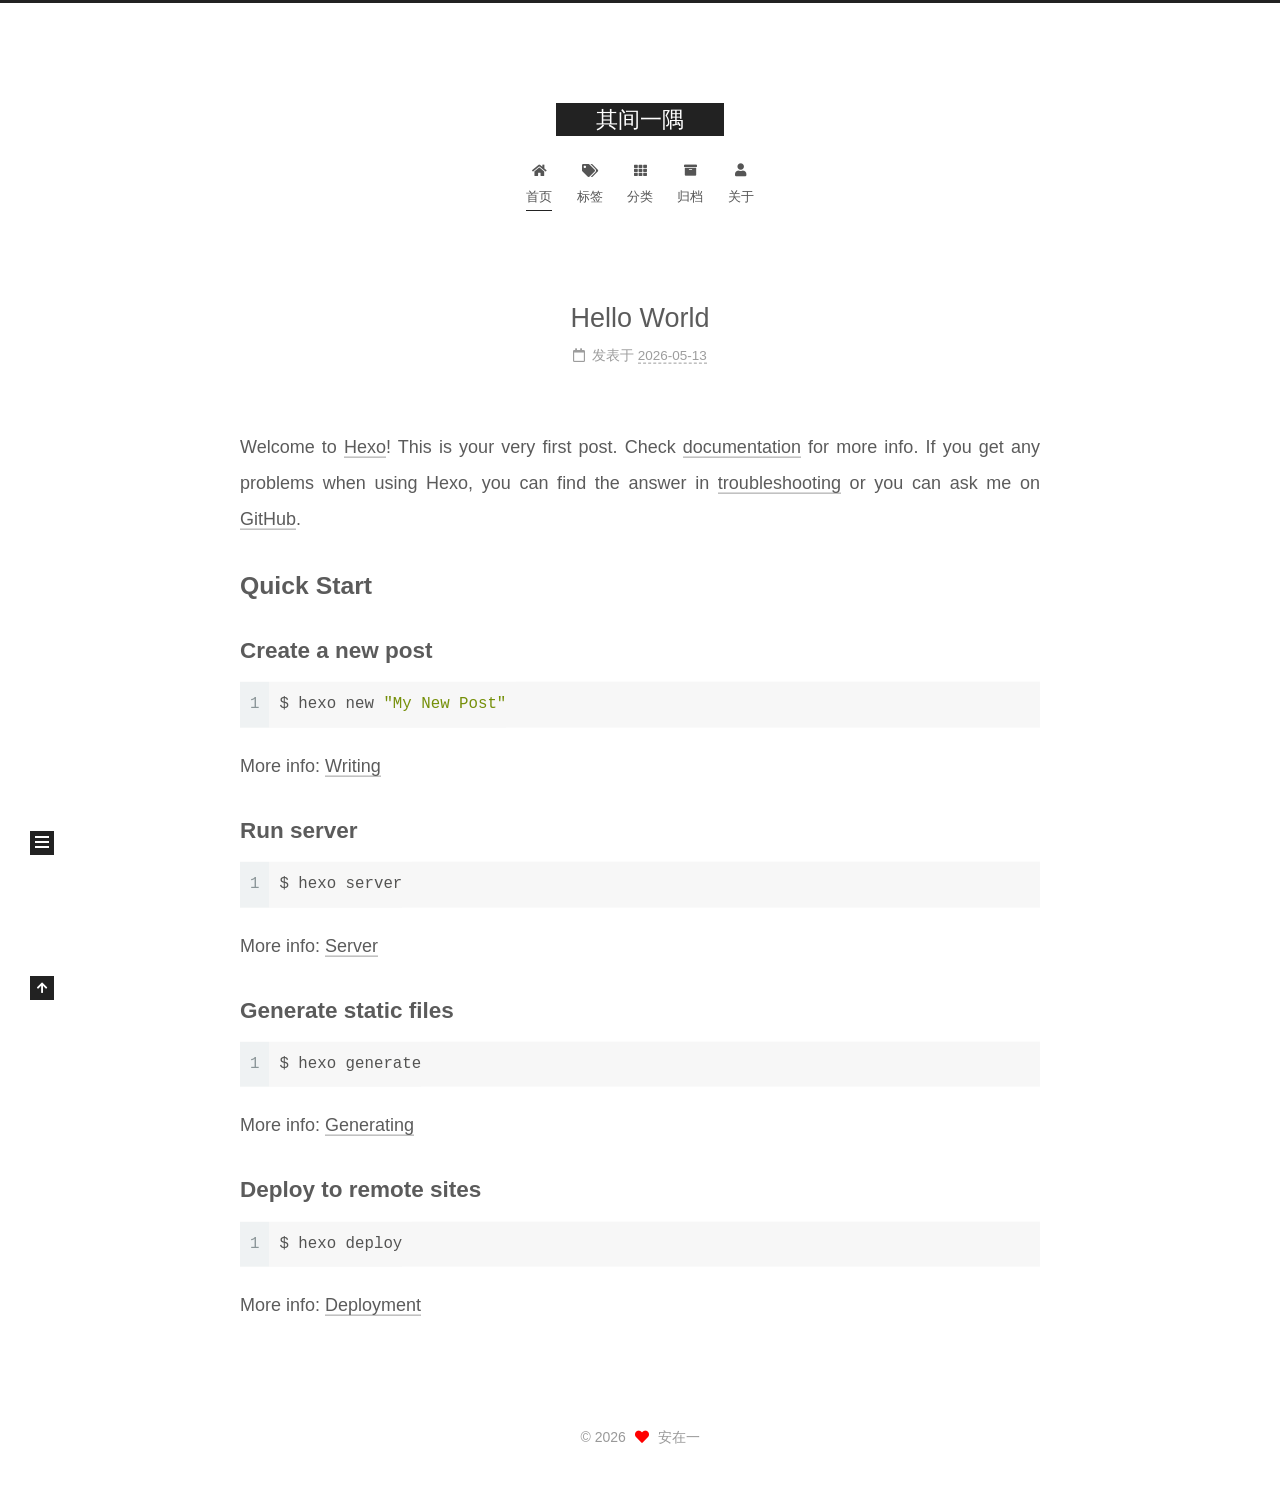
==== commit 08a9e288: "Site updated: 2026-05-14 17:45:45" ====
--- a/index.html
+++ b/index.html
@@ -17,7 +17,7 @@
 
 <script id="hexo-configurations">
     var NexT = window.NexT || {};
-    var CONFIG = {"hostname":"example.com","root":"/","scheme":"Gemini","version":"7.8.0","exturl":false,"sidebar":{"position":"left","display":"post","padding":18,"offset":12,"onmobile":false},"copycode":{"enable":false,"show_result":false,"style":null},"back2top":{"enable":true,"sidebar":false,"scrollpercent":false},"bookmark":{"enable":false,"color":"#222","save":"auto"},"fancybox":false,"mediumzoom":false,"lazyload":false,"pangu":false,"comments":{"style":"tabs","active":null,"storage":true,"lazyload":false,"nav":null},"algolia":{"hits":{"per_page":10},"labels":{"input_placeholder":"Search for Posts","hits_empty":"We didn't find any results for the search: ${query}","hits_stats":"${hits} results found in ${time} ms"}},"localsearch":{"enable":true,"trigger":"auto","top_n_per_article":1,"unescape":false,"preload":false},"motion":{"enable":true,"async":false,"transition":{"post_block":"fadeIn","post_header":"slideDownIn","post_body":"slideDownIn","coll_header":"slideLeftIn","sidebar":"slideUpIn"}},"path":"search.xml"};
+    var CONFIG = {"hostname":"example.com","root":"/","scheme":"Gemini","version":"7.8.0","exturl":false,"sidebar":{"position":"left","display":"post","padding":18,"offset":12,"onmobile":false},"copycode":{"enable":false,"show_result":false,"style":null},"back2top":{"enable":true,"sidebar":false,"scrollpercent":false},"bookmark":{"enable":false,"color":"#222","save":"auto"},"fancybox":false,"mediumzoom":false,"lazyload":false,"pangu":false,"comments":{"style":"tabs","active":null,"storage":true,"lazyload":false,"nav":null},"algolia":{"hits":{"per_page":10},"labels":{"input_placeholder":"Search for Posts","hits_empty":"We didn't find any results for the search: ${query}","hits_stats":"${hits} results found in ${time} ms"}},"localsearch":{"enable":false,"trigger":"auto","top_n_per_article":1,"unescape":false,"preload":false},"motion":{"enable":true,"async":false,"transition":{"post_block":"fadeIn","post_header":"slideDownIn","post_body":"slideDownIn","coll_header":"slideLeftIn","sidebar":"slideUpIn"}}};
   </script>
 
   <meta property="og:type" content="website">
@@ -99,7 +99,6 @@
 
   <div class="site-nav-right">
     <div class="toggle popup-trigger">
-        <i class="fa fa-search fa-fw fa-lg"></i>
     </div>
   </div>
 </div>
@@ -134,38 +133,11 @@
     <a href="/about/" rel="section"><i class="fa fa-user fa-fw"></i>关于</a>
 
   </li>
-      <li class="menu-item menu-item-search">
-        <a role="button" class="popup-trigger"><i class="fa fa-search fa-fw"></i>搜索
-        </a>
-      </li>
   </ul>
 </nav>
 
 
 
-  <div class="search-pop-overlay">
-    <div class="popup search-popup">
-        <div class="search-header">
-  <span class="search-icon">
-    <i class="fa fa-search"></i>
-  </span>
-  <div class="search-input-container">
-    <input autocomplete="off" autocapitalize="off"
-           placeholder="搜索..." spellcheck="false"
-           type="search" class="search-input">
-  </div>
-  <span class="popup-btn-close">
-    <i class="fa fa-times-circle"></i>
-  </span>
-</div>
-<div id="search-result">
-  <div id="no-result">
-    <i class="fa fa-spinner fa-pulse fa-5x fa-fw"></i>
-  </div>
-</div>
-
-    </div>
-  </div>
 
 </div>
     </header>
@@ -394,10 +366,6 @@
 
 
 
-  
-<script src="/js/local-search.js"></script>
-
-
 
 
 
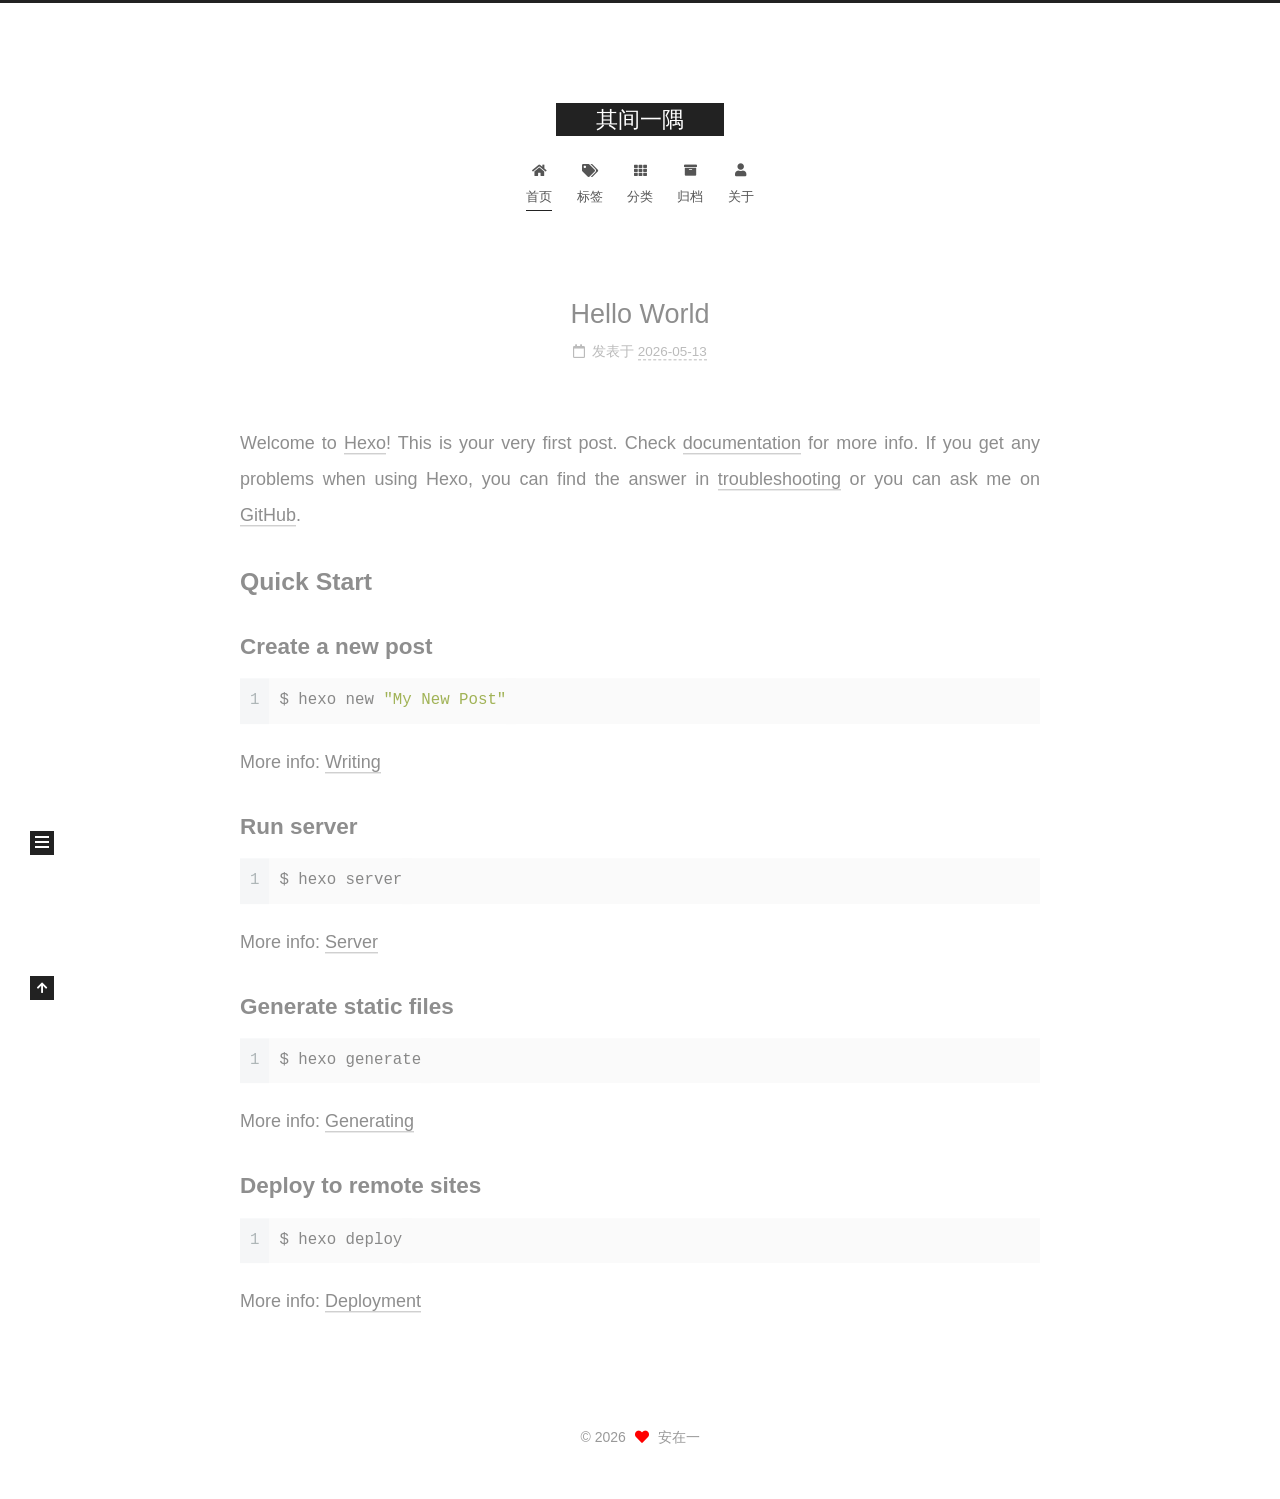
==== commit 819396e8: "Site updated: 2026-05-14 17:51:17" ====
--- a/index.html
+++ b/index.html
@@ -17,7 +17,7 @@
 
 <script id="hexo-configurations">
     var NexT = window.NexT || {};
-    var CONFIG = {"hostname":"example.com","root":"/","scheme":"Gemini","version":"7.8.0","exturl":false,"sidebar":{"position":"left","display":"post","padding":18,"offset":12,"onmobile":false},"copycode":{"enable":false,"show_result":false,"style":null},"back2top":{"enable":true,"sidebar":false,"scrollpercent":false},"bookmark":{"enable":false,"color":"#222","save":"auto"},"fancybox":false,"mediumzoom":false,"lazyload":false,"pangu":false,"comments":{"style":"tabs","active":null,"storage":true,"lazyload":false,"nav":null},"algolia":{"hits":{"per_page":10},"labels":{"input_placeholder":"Search for Posts","hits_empty":"We didn't find any results for the search: ${query}","hits_stats":"${hits} results found in ${time} ms"}},"localsearch":{"enable":false,"trigger":"auto","top_n_per_article":1,"unescape":false,"preload":false},"motion":{"enable":true,"async":false,"transition":{"post_block":"fadeIn","post_header":"slideDownIn","post_body":"slideDownIn","coll_header":"slideLeftIn","sidebar":"slideUpIn"}}};
+    var CONFIG = {"hostname":"example.com","root":"/","scheme":"Pisces","version":"7.8.0","exturl":false,"sidebar":{"position":"left","display":"post","padding":18,"offset":12,"onmobile":false},"copycode":{"enable":false,"show_result":false,"style":null},"back2top":{"enable":true,"sidebar":false,"scrollpercent":false},"bookmark":{"enable":false,"color":"#222","save":"auto"},"fancybox":false,"mediumzoom":false,"lazyload":false,"pangu":false,"comments":{"style":"tabs","active":null,"storage":true,"lazyload":false,"nav":null},"algolia":{"hits":{"per_page":10},"labels":{"input_placeholder":"Search for Posts","hits_empty":"We didn't find any results for the search: ${query}","hits_stats":"${hits} results found in ${time} ms"}},"localsearch":{"enable":false,"trigger":"auto","top_n_per_article":1,"unescape":false,"preload":false},"motion":{"enable":true,"async":false,"transition":{"post_block":"fadeIn","post_header":"slideDownIn","post_body":"slideDownIn","coll_header":"slideLeftIn","sidebar":"slideUpIn"}}};
   </script>
 
   <meta property="og:type" content="website">
@@ -327,7 +327,7 @@
   <span class="author" itemprop="copyrightHolder">安在一</span>
 </div>
   <div class="powered-by">
-    <!--由 <a href="https://hexo.io/" class="theme-link" rel="noopener" target="_blank">Hexo</a> & <a href="https://theme-next.org/" class="theme-link" rel="noopener" target="_blank">NexT.Gemini</a> 强力驱动 -->
+    <!--由 <a href="https://hexo.io/" class="theme-link" rel="noopener" target="_blank">Hexo</a> & <a href="https://pisces.theme-next.org/" class="theme-link" rel="noopener" target="_blank">NexT.Pisces</a> 强力驱动 -->
   </div>
 
         
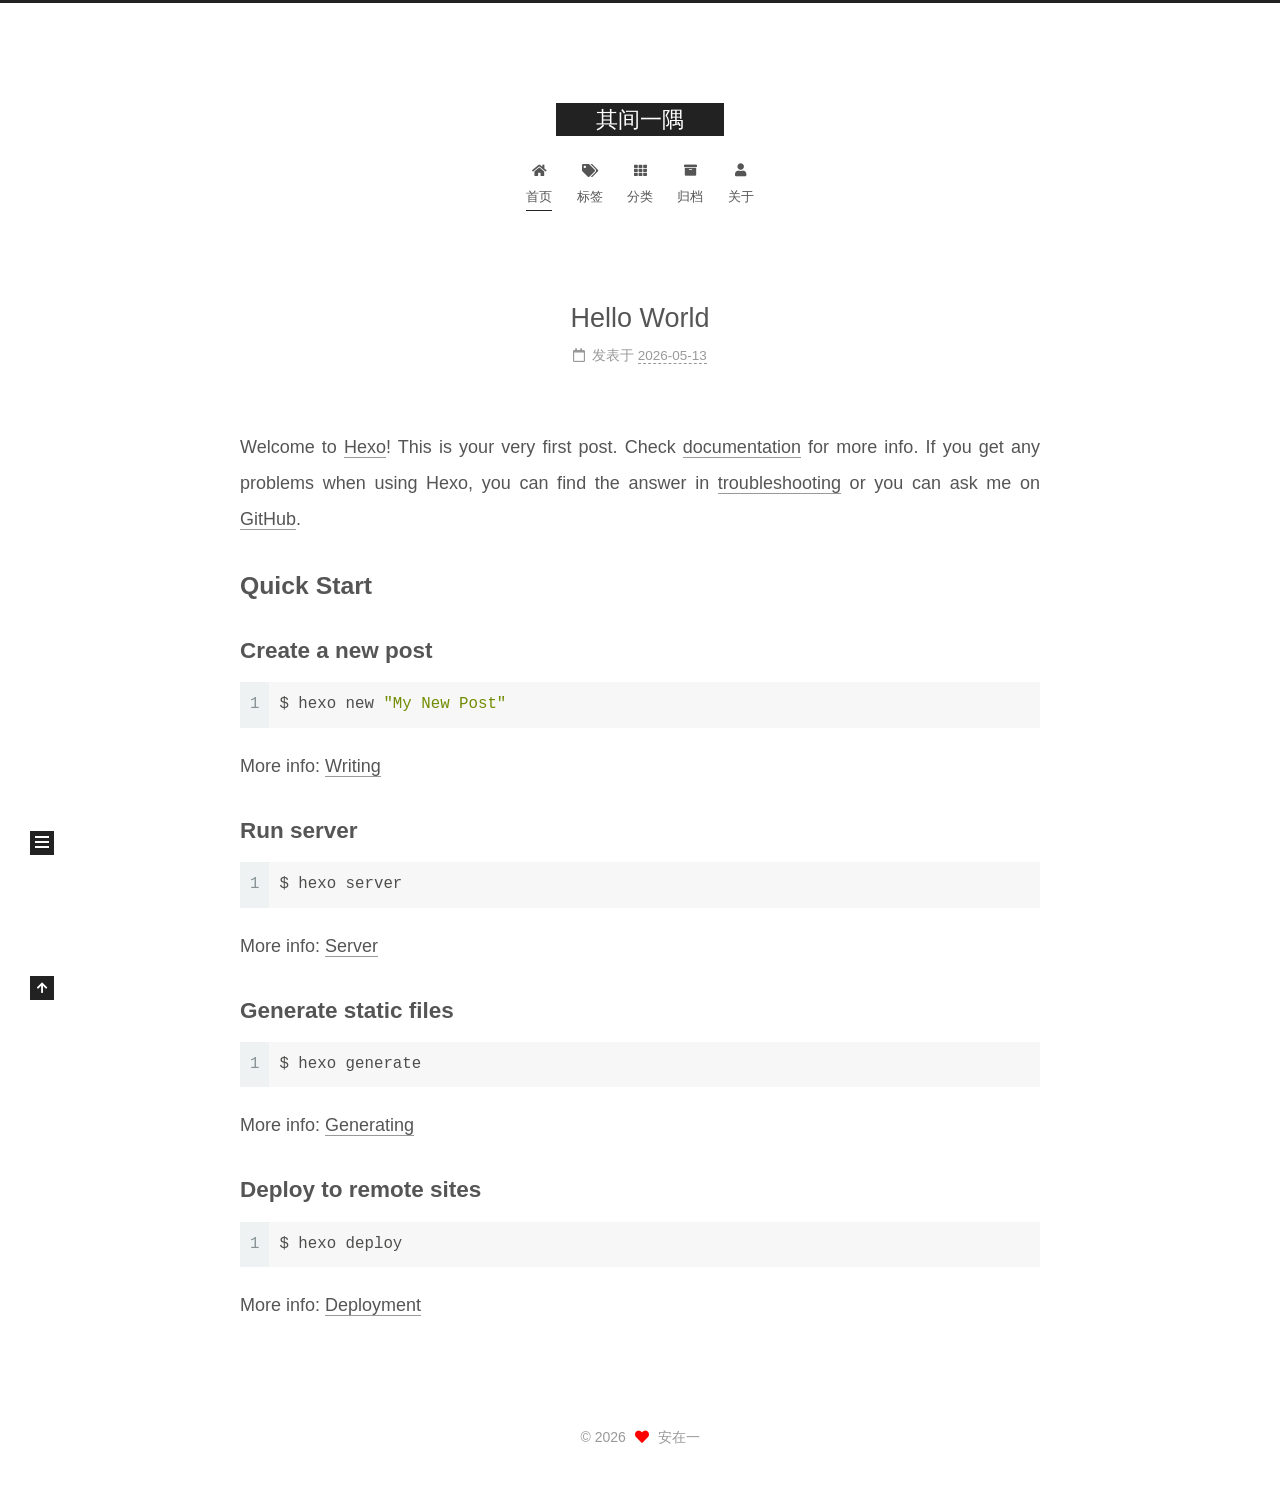
==== commit 18d6284c: "Site updated: 2026-05-14 20:58:45" ====
--- a/index.html
+++ b/index.html
@@ -17,18 +17,18 @@
 
 <script id="hexo-configurations">
     var NexT = window.NexT || {};
-    var CONFIG = {"hostname":"example.com","root":"/","scheme":"Pisces","version":"7.8.0","exturl":false,"sidebar":{"position":"left","display":"post","padding":18,"offset":12,"onmobile":false},"copycode":{"enable":false,"show_result":false,"style":null},"back2top":{"enable":true,"sidebar":false,"scrollpercent":false},"bookmark":{"enable":false,"color":"#222","save":"auto"},"fancybox":false,"mediumzoom":false,"lazyload":false,"pangu":false,"comments":{"style":"tabs","active":null,"storage":true,"lazyload":false,"nav":null},"algolia":{"hits":{"per_page":10},"labels":{"input_placeholder":"Search for Posts","hits_empty":"We didn't find any results for the search: ${query}","hits_stats":"${hits} results found in ${time} ms"}},"localsearch":{"enable":false,"trigger":"auto","top_n_per_article":1,"unescape":false,"preload":false},"motion":{"enable":true,"async":false,"transition":{"post_block":"fadeIn","post_header":"slideDownIn","post_body":"slideDownIn","coll_header":"slideLeftIn","sidebar":"slideUpIn"}}};
+    var CONFIG = {"hostname":"engirion119.github.io","root":"/","scheme":"Pisces","version":"7.8.0","exturl":false,"sidebar":{"position":"left","display":"post","padding":18,"offset":12,"onmobile":false},"copycode":{"enable":false,"show_result":false,"style":null},"back2top":{"enable":true,"sidebar":false,"scrollpercent":false},"bookmark":{"enable":false,"color":"#222","save":"auto"},"fancybox":false,"mediumzoom":false,"lazyload":false,"pangu":false,"comments":{"style":"tabs","active":null,"storage":true,"lazyload":false,"nav":null},"algolia":{"hits":{"per_page":10},"labels":{"input_placeholder":"Search for Posts","hits_empty":"We didn't find any results for the search: ${query}","hits_stats":"${hits} results found in ${time} ms"}},"localsearch":{"enable":false,"trigger":"auto","top_n_per_article":1,"unescape":false,"preload":false},"motion":{"enable":true,"async":false,"transition":{"post_block":"fadeIn","post_header":"slideDownIn","post_body":"slideDownIn","coll_header":"slideLeftIn","sidebar":"slideUpIn"}}};
   </script>
 
   <meta property="og:type" content="website">
 <meta property="og:title" content="其间一隅">
-<meta property="og:url" content="http://example.com/index.html">
+<meta property="og:url" content="https://engirion119.github.io/index.html">
 <meta property="og:site_name" content="其间一隅">
 <meta property="og:locale" content="zh_CN">
 <meta property="article:author" content="安在一">
 <meta name="twitter:card" content="summary">
 
-<link rel="canonical" href="http://example.com/">
+<link rel="canonical" href="https://engirion119.github.io/">
 
 
 <script id="page-configurations">
@@ -160,7 +160,7 @@
   
   
   <article itemscope itemtype="http://schema.org/Article" class="post-block" lang="zh-CN">
-    <link itemprop="mainEntityOfPage" href="http://example.com/2026/05/13/hello-world/">
+    <link itemprop="mainEntityOfPage" href="https://engirion119.github.io/2026/05/13/hello-world/">
 
     <span hidden itemprop="author" itemscope itemtype="http://schema.org/Person">
       <meta itemprop="image" content="/images/avatar.gif">
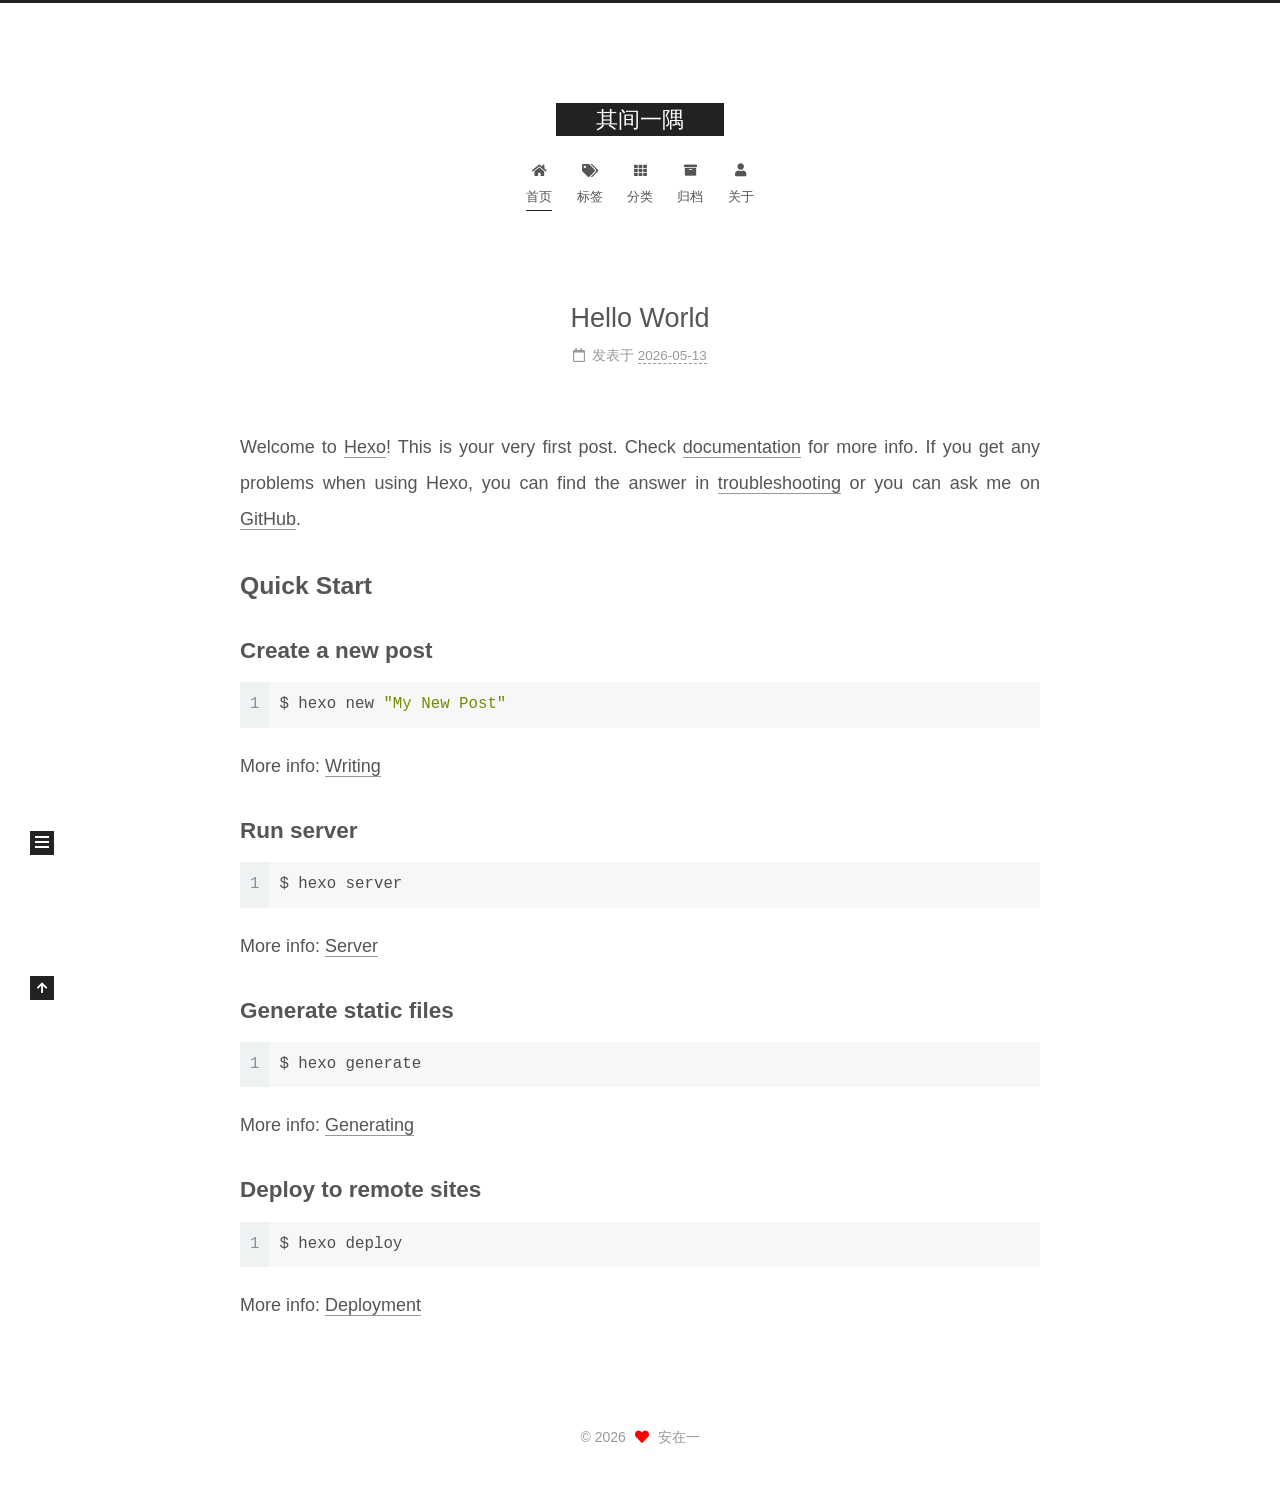
==== commit 52bede46: "Site updated: 2026-05-14 21:08:23" ====
--- a/index.html
+++ b/index.html
@@ -17,7 +17,7 @@
 
 <script id="hexo-configurations">
     var NexT = window.NexT || {};
-    var CONFIG = {"hostname":"engirion119.github.io","root":"/","scheme":"Pisces","version":"7.8.0","exturl":false,"sidebar":{"position":"left","display":"post","padding":18,"offset":12,"onmobile":false},"copycode":{"enable":false,"show_result":false,"style":null},"back2top":{"enable":true,"sidebar":false,"scrollpercent":false},"bookmark":{"enable":false,"color":"#222","save":"auto"},"fancybox":false,"mediumzoom":false,"lazyload":false,"pangu":false,"comments":{"style":"tabs","active":null,"storage":true,"lazyload":false,"nav":null},"algolia":{"hits":{"per_page":10},"labels":{"input_placeholder":"Search for Posts","hits_empty":"We didn't find any results for the search: ${query}","hits_stats":"${hits} results found in ${time} ms"}},"localsearch":{"enable":false,"trigger":"auto","top_n_per_article":1,"unescape":false,"preload":false},"motion":{"enable":true,"async":false,"transition":{"post_block":"fadeIn","post_header":"slideDownIn","post_body":"slideDownIn","coll_header":"slideLeftIn","sidebar":"slideUpIn"}}};
+    var CONFIG = {"hostname":"engirion119.github.io","root":"/","scheme":"Muse","version":"7.8.0","exturl":false,"sidebar":{"position":"left","display":"post","padding":18,"offset":12,"onmobile":false},"copycode":{"enable":false,"show_result":false,"style":null},"back2top":{"enable":true,"sidebar":false,"scrollpercent":false},"bookmark":{"enable":false,"color":"#222","save":"auto"},"fancybox":false,"mediumzoom":false,"lazyload":false,"pangu":false,"comments":{"style":"tabs","active":null,"storage":true,"lazyload":false,"nav":null},"algolia":{"hits":{"per_page":10},"labels":{"input_placeholder":"Search for Posts","hits_empty":"We didn't find any results for the search: ${query}","hits_stats":"${hits} results found in ${time} ms"}},"localsearch":{"enable":false,"trigger":"auto","top_n_per_article":1,"unescape":false,"preload":false},"motion":{"enable":true,"async":false,"transition":{"post_block":"fadeIn","post_header":"slideDownIn","post_body":"slideDownIn","coll_header":"slideLeftIn","sidebar":"slideUpIn"}}};
   </script>
 
   <meta property="og:type" content="website">
@@ -327,7 +327,7 @@
   <span class="author" itemprop="copyrightHolder">安在一</span>
 </div>
   <div class="powered-by">
-    <!--由 <a href="https://hexo.io/" class="theme-link" rel="noopener" target="_blank">Hexo</a> & <a href="https://pisces.theme-next.org/" class="theme-link" rel="noopener" target="_blank">NexT.Pisces</a> 强力驱动 -->
+    <!--由 <a href="https://hexo.io/" class="theme-link" rel="noopener" target="_blank">Hexo</a> & <a href="https://muse.theme-next.org/" class="theme-link" rel="noopener" target="_blank">NexT.Muse</a> 强力驱动 -->
   </div>
 
         
@@ -353,7 +353,7 @@
 <script src="/js/motion.js"></script>
 
 
-<script src="/js/schemes/pisces.js"></script>
+<script src="/js/schemes/muse.js"></script>
 
 
 <script src="/js/next-boot.js"></script>
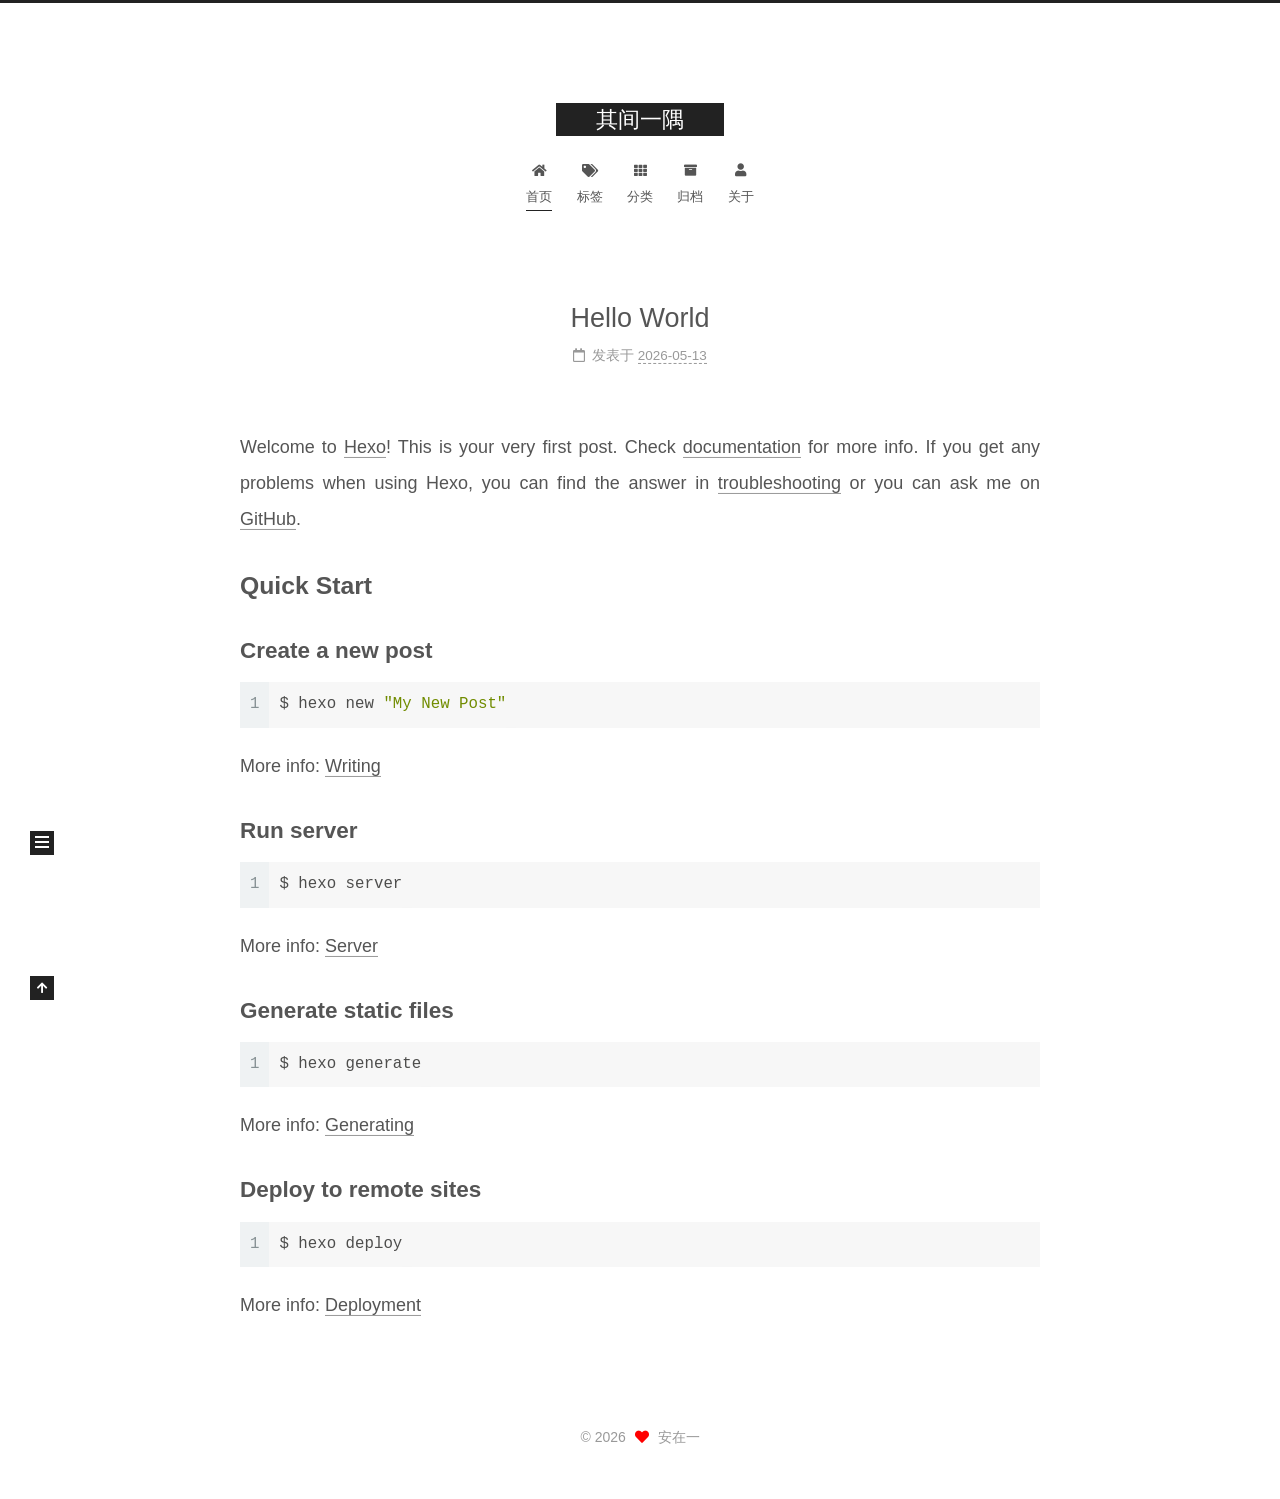
==== commit 13fc4f10: "Site updated: 2026-05-14 21:29:13" ====
--- a/index.html
+++ b/index.html
@@ -17,7 +17,7 @@
 
 <script id="hexo-configurations">
     var NexT = window.NexT || {};
-    var CONFIG = {"hostname":"engirion119.github.io","root":"/","scheme":"Muse","version":"7.8.0","exturl":false,"sidebar":{"position":"left","display":"post","padding":18,"offset":12,"onmobile":false},"copycode":{"enable":false,"show_result":false,"style":null},"back2top":{"enable":true,"sidebar":false,"scrollpercent":false},"bookmark":{"enable":false,"color":"#222","save":"auto"},"fancybox":false,"mediumzoom":false,"lazyload":false,"pangu":false,"comments":{"style":"tabs","active":null,"storage":true,"lazyload":false,"nav":null},"algolia":{"hits":{"per_page":10},"labels":{"input_placeholder":"Search for Posts","hits_empty":"We didn't find any results for the search: ${query}","hits_stats":"${hits} results found in ${time} ms"}},"localsearch":{"enable":false,"trigger":"auto","top_n_per_article":1,"unescape":false,"preload":false},"motion":{"enable":true,"async":false,"transition":{"post_block":"fadeIn","post_header":"slideDownIn","post_body":"slideDownIn","coll_header":"slideLeftIn","sidebar":"slideUpIn"}}};
+    var CONFIG = {"hostname":"engirion119.github.io","root":"/","scheme":"Gemini","version":"7.8.0","exturl":false,"sidebar":{"position":"left","Pisces | Gemini":240,"width":300,"display":"post","padding":18,"offset":12,"onmobile":false},"copycode":{"enable":false,"show_result":false,"style":null},"back2top":{"enable":true,"sidebar":false,"scrollpercent":false},"bookmark":{"enable":false,"color":"#222","save":"auto"},"fancybox":false,"mediumzoom":false,"lazyload":false,"pangu":false,"comments":{"style":"tabs","active":null,"storage":true,"lazyload":false,"nav":null},"algolia":{"hits":{"per_page":10},"labels":{"input_placeholder":"Search for Posts","hits_empty":"We didn't find any results for the search: ${query}","hits_stats":"${hits} results found in ${time} ms"}},"localsearch":{"enable":false,"trigger":"auto","top_n_per_article":1,"unescape":false,"preload":false},"motion":{"enable":true,"async":false,"transition":{"post_block":"fadeIn","post_header":"slideDownIn","post_body":"slideDownIn","coll_header":"slideLeftIn","sidebar":"slideUpIn"}}};
   </script>
 
   <meta property="og:type" content="website">
@@ -327,7 +327,7 @@
   <span class="author" itemprop="copyrightHolder">安在一</span>
 </div>
   <div class="powered-by">
-    <!--由 <a href="https://hexo.io/" class="theme-link" rel="noopener" target="_blank">Hexo</a> & <a href="https://muse.theme-next.org/" class="theme-link" rel="noopener" target="_blank">NexT.Muse</a> 强力驱动 -->
+    <!--由 <a href="https://hexo.io/" class="theme-link" rel="noopener" target="_blank">Hexo</a> & <a href="https://theme-next.org/" class="theme-link" rel="noopener" target="_blank">NexT.Gemini</a> 强力驱动 -->
   </div>
 
         
@@ -353,7 +353,7 @@
 <script src="/js/motion.js"></script>
 
 
-<script src="/js/schemes/muse.js"></script>
+<script src="/js/schemes/pisces.js"></script>
 
 
 <script src="/js/next-boot.js"></script>
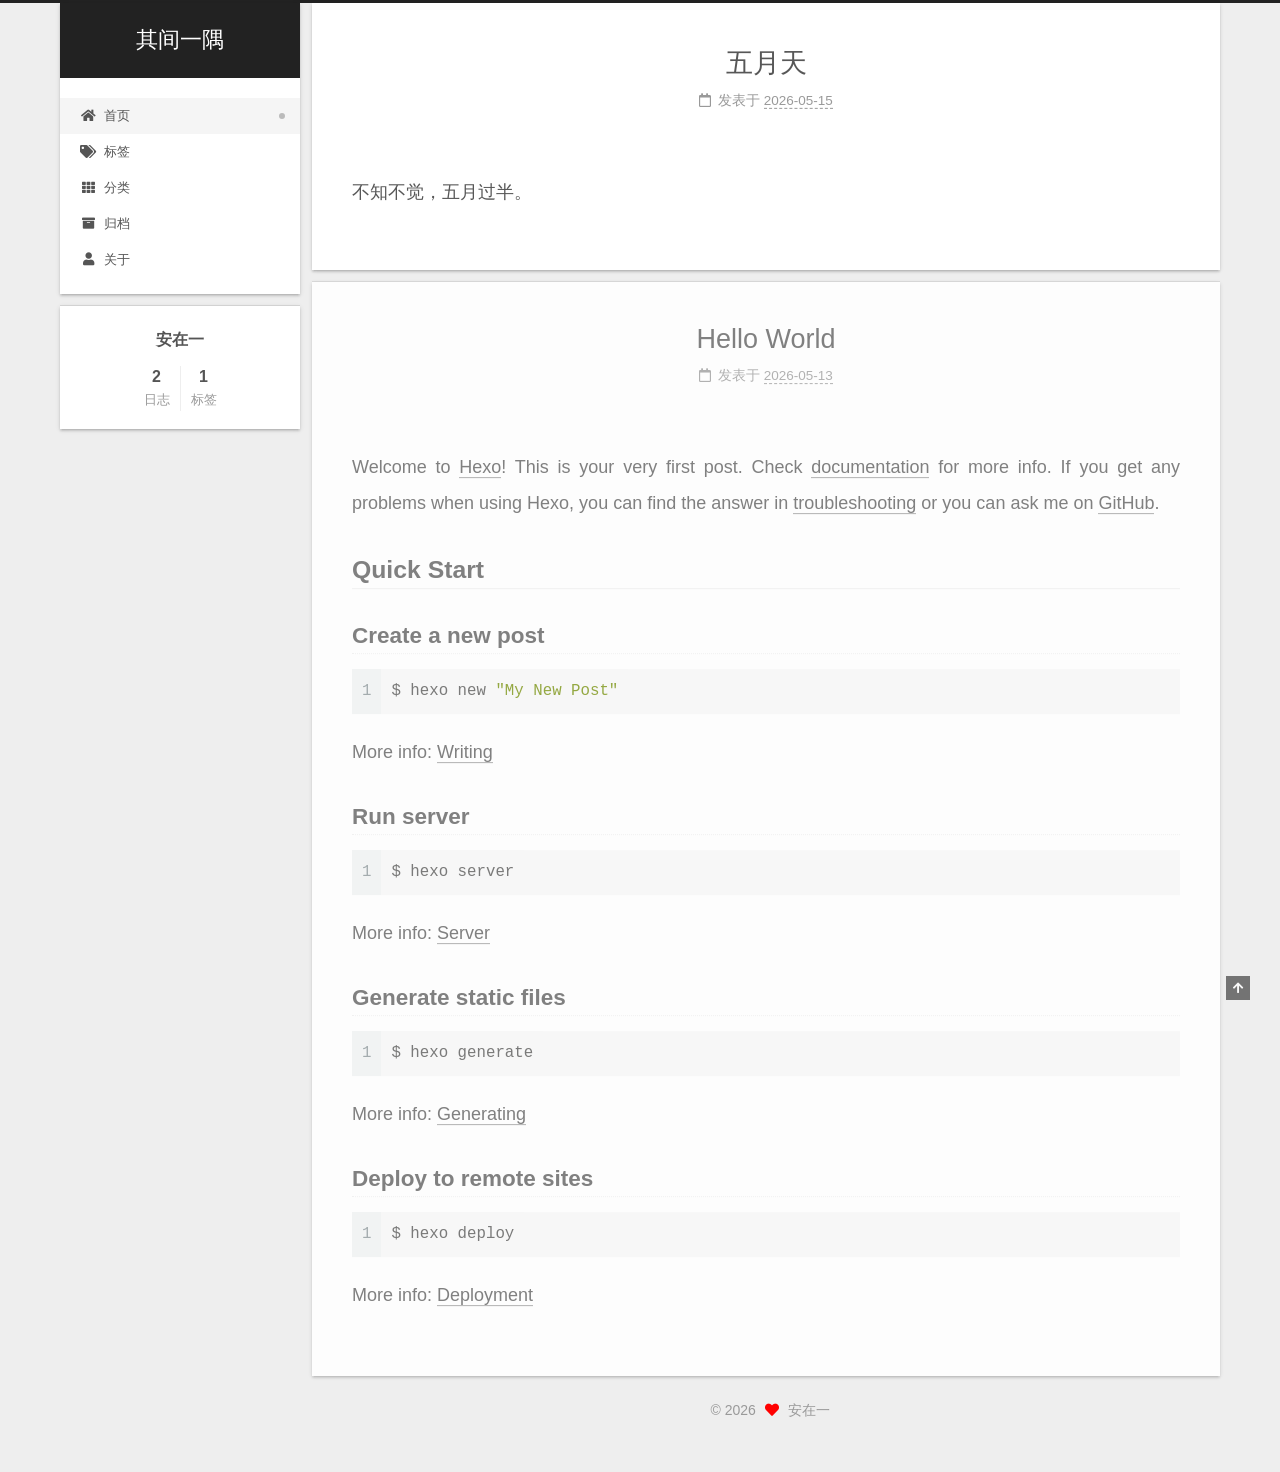
==== commit 7e769c2f: "Site updated: 2026-05-15 02:23:00" ====
--- a/index.html
+++ b/index.html
@@ -17,7 +17,7 @@
 
 <script id="hexo-configurations">
     var NexT = window.NexT || {};
-    var CONFIG = {"hostname":"engirion119.github.io","root":"/","scheme":"Gemini","version":"7.8.0","exturl":false,"sidebar":{"position":"left","Pisces | Gemini":240,"width":300,"display":"post","padding":18,"offset":12,"onmobile":false},"copycode":{"enable":false,"show_result":false,"style":null},"back2top":{"enable":true,"sidebar":false,"scrollpercent":false},"bookmark":{"enable":false,"color":"#222","save":"auto"},"fancybox":false,"mediumzoom":false,"lazyload":false,"pangu":false,"comments":{"style":"tabs","active":null,"storage":true,"lazyload":false,"nav":null},"algolia":{"hits":{"per_page":10},"labels":{"input_placeholder":"Search for Posts","hits_empty":"We didn't find any results for the search: ${query}","hits_stats":"${hits} results found in ${time} ms"}},"localsearch":{"enable":false,"trigger":"auto","top_n_per_article":1,"unescape":false,"preload":false},"motion":{"enable":true,"async":false,"transition":{"post_block":"fadeIn","post_header":"slideDownIn","post_body":"slideDownIn","coll_header":"slideLeftIn","sidebar":"slideUpIn"}}};
+    var CONFIG = {"hostname":"engirion119.github.io","root":"/","scheme":"Gemini","version":"7.8.0","exturl":false,"sidebar":{"position":"left","display":"post","padding":18,"offset":12,"onmobile":false},"copycode":{"enable":false,"show_result":false,"style":null},"back2top":{"enable":true,"sidebar":false,"scrollpercent":false},"bookmark":{"enable":false,"color":"#222","save":"auto"},"fancybox":false,"mediumzoom":false,"lazyload":false,"pangu":false,"comments":{"style":"tabs","active":null,"storage":true,"lazyload":false,"nav":null},"algolia":{"hits":{"per_page":10},"labels":{"input_placeholder":"Search for Posts","hits_empty":"We didn't find any results for the search: ${query}","hits_stats":"${hits} results found in ${time} ms"}},"localsearch":{"enable":false,"trigger":"auto","top_n_per_article":1,"unescape":false,"preload":false},"motion":{"enable":true,"async":false,"transition":{"post_block":"fadeIn","post_header":"slideDownIn","post_body":"slideDownIn","coll_header":"slideLeftIn","sidebar":"slideUpIn"}}};
   </script>
 
   <meta property="og:type" content="website">
@@ -156,6 +156,65 @@
 
           <div class="content index posts-expand">
             
+      
+  
+  
+  <article itemscope itemtype="http://schema.org/Article" class="post-block" lang="zh-CN">
+    <link itemprop="mainEntityOfPage" href="https://engirion119.github.io/2026/05/15/%E4%BA%94%E6%9C%88%E5%A4%A9/">
+
+    <span hidden itemprop="author" itemscope itemtype="http://schema.org/Person">
+      <meta itemprop="image" content="/images/avatar.gif">
+      <meta itemprop="name" content="安在一">
+      <meta itemprop="description" content="">
+    </span>
+
+    <span hidden itemprop="publisher" itemscope itemtype="http://schema.org/Organization">
+      <meta itemprop="name" content="其间一隅">
+    </span>
+      <header class="post-header">
+        <h2 class="post-title" itemprop="name headline">
+          
+            <a href="/2026/05/15/%E4%BA%94%E6%9C%88%E5%A4%A9/" class="post-title-link" itemprop="url">五月天</a>
+        </h2>
+
+        <div class="post-meta">
+            <span class="post-meta-item">
+              <span class="post-meta-item-icon">
+                <i class="far fa-calendar"></i>
+              </span>
+              <span class="post-meta-item-text">发表于</span>
+              
+
+              <time title="创建时间：2026-05-15 02:19:41 / 修改时间：02:22:35" itemprop="dateCreated datePublished" datetime="2026-05-15T02:19:41+08:00">2026-05-15</time>
+            </span>
+
+          
+
+        </div>
+      </header>
+
+    
+    
+    
+    <div class="post-body" itemprop="articleBody">
+
+      
+          <p>不知不觉，五月过半。</p>
+
+      
+    </div>
+
+    
+    
+    
+      <footer class="post-footer">
+        <div class="post-eof"></div>
+      </footer>
+  </article>
+  
+  
+  
+
       
   
   
@@ -292,9 +351,15 @@
       <div class="site-state-item site-state-posts">
           <a href="/archives/">
         
-          <span class="site-state-item-count">1</span>
+          <span class="site-state-item-count">2</span>
           <span class="site-state-item-name">日志</span>
         </a>
+      </div>
+      <div class="site-state-item site-state-tags">
+            <a href="/tags/">
+          
+        <span class="site-state-item-count">1</span>
+        <span class="site-state-item-name">标签</span></a>
       </div>
   </nav>
 </div>
--- a/css/main.css
+++ b/css/main.css
@@ -1,5 +1,5 @@
 :root {
-  --body-bg-color: #fff;
+  --body-bg-color: #eee;
   --content-bg-color: #fff;
   --card-bg-color: #f5f5f5;
   --text-color: #555;
@@ -11,11 +11,11 @@
   --table-row-odd-bg-color: #f9f9f9;
   --table-row-hover-bg-color: #f5f5f5;
   --menu-item-bg-color: #f5f5f5;
-  --btn-default-bg: #222;
-  --btn-default-color: #fff;
-  --btn-default-border-color: #222;
-  --btn-default-hover-bg: #fff;
-  --btn-default-hover-color: #222;
+  --btn-default-bg: #fff;
+  --btn-default-color: #555;
+  --btn-default-border-color: #555;
+  --btn-default-hover-bg: #222;
+  --btn-default-hover-color: #fff;
   --btn-default-hover-border-color: #222;
 }
 html {
@@ -314,7 +314,7 @@
 .btn {
   background: var(--btn-default-bg);
   border: 2px solid var(--btn-default-border-color);
-  border-radius: 0;
+  border-radius: 2px;
   color: var(--btn-default-color);
   display: inline-block;
   font-size: 0.875em;
@@ -921,16 +921,16 @@
 }
 .main-inner {
   margin: 0 auto;
-  width: 700px;
+  width: calc(100% - 20px);
 }
 @media (min-width: 1200px) {
   .main-inner {
-    width: 800px;
+    width: 1160px;
   }
 }
 @media (min-width: 1600px) {
   .main-inner {
-    width: 900px;
+    width: 73%;
   }
 }
 @media (max-width: 767px) {
@@ -943,16 +943,16 @@
 }
 .header-inner {
   margin: 0 auto;
-  width: 700px;
+  width: calc(100% - 20px);
 }
 @media (min-width: 1200px) {
   .header-inner {
-    width: 800px;
+    width: 1160px;
   }
 }
 @media (min-width: 1600px) {
   .header-inner {
-    width: 900px;
+    width: 73%;
   }
 }
 .site-brand-container {
@@ -991,7 +991,7 @@
   margin: 0;
 }
 .site-subtitle {
-  color: #999;
+  color: #ddd;
   font-size: 0.8125em;
   margin: 10px 0;
 }
@@ -1136,22 +1136,22 @@
   display: inline-block;
 }
 .site-author-image {
-  border: 2px solid #333;
+  border: 1px solid #eee;
   display: block;
   margin: 0 auto;
-  max-width: 96px;
+  max-width: 120px;
   padding: 2px;
 }
 .site-author-name {
-  color: #f5f5f5;
-  font-weight: normal;
-  margin: 5px 0 0;
+  color: var(--text-color);
+  font-weight: 600;
+  margin: 0;
   text-align: center;
 }
 .site-description {
   color: #999;
-  font-size: 1em;
-  margin-top: 5px;
+  font-size: 0.8125em;
+  margin-top: 0;
   text-align: center;
 }
 .links-of-author {
@@ -1168,7 +1168,7 @@
 }
 .links-of-author a::before,
 .links-of-author span.exturl::before {
-  background: #7369e8;
+  background: #052075;
   border-radius: 50%;
   content: ' ';
   display: inline-block;
@@ -1246,7 +1246,7 @@
 }
 .sidebar-nav li {
   border-bottom: 1px solid transparent;
-  color: #666;
+  color: var(--text-color);
   cursor: pointer;
   display: inline-block;
   font-size: 0.875em;
@@ -1255,14 +1255,14 @@
   margin-left: 10px;
 }
 .sidebar-nav li:hover {
-  color: #f5f5f5;
+  color: #fc6423;
 }
 .sidebar-nav .sidebar-nav-active {
-  border-bottom-color: #87daff;
-  color: #87daff;
+  border-bottom-color: #fc6423;
+  color: #fc6423;
 }
 .sidebar-nav .sidebar-nav-active:hover {
-  color: #87daff;
+  color: #fc6423;
 }
 .sidebar-panel {
   display: none;
@@ -1291,7 +1291,7 @@
   }
 }
 .sidebar-toggle:hover .toggle-line {
-  background: #87daff;
+  background: #fc6423;
 }
 .post-toc {
   font-size: 0.875em;
@@ -1330,14 +1330,14 @@
   display: block;
 }
 .post-toc .nav .active > a {
-  border-bottom-color: #87daff;
-  color: #87daff;
+  border-bottom-color: #fc6423;
+  color: #fc6423;
 }
 .post-toc .nav .active-current > a {
-  color: #87daff;
+  color: #fc6423;
 }
 .post-toc .nav .active-current > a:hover {
-  color: #87daff;
+  color: #fc6423;
 }
 .site-state {
   display: flex;
@@ -1352,20 +1352,20 @@
   padding: 0 15px;
 }
 .site-state-item:not(:first-child) {
-  border-left: 1px solid #333;
+  border-left: 1px solid #eee;
 }
 .site-state-item a {
   border-bottom: none;
 }
 .site-state-item-count {
   display: block;
-  font-size: 1.25em;
+  font-size: 1em;
   font-weight: 600;
   text-align: center;
 }
 .site-state-item-name {
-  color: inherit;
-  font-size: 0.875em;
+  color: #999;
+  font-size: 0.8125em;
 }
 .footer {
   color: #999;
@@ -1382,16 +1382,16 @@
   box-sizing: border-box;
   margin: 0 auto;
   text-align: center;
-  width: 700px;
+  width: calc(100% - 20px);
 }
 @media (min-width: 1200px) {
   .footer-inner {
-    width: 800px;
+    width: 1160px;
   }
 }
 @media (min-width: 1600px) {
   .footer-inner {
-    width: 900px;
+    width: 73%;
   }
 }
 .languages {
@@ -1489,7 +1489,7 @@
   color: #fff;
   cursor: pointer;
   left: 30px;
-  opacity: 1;
+  opacity: 0.6;
   padding: 0 6px;
   position: fixed;
   transition-property: bottom;
@@ -1500,10 +1500,10 @@
   display: none;
 }
 .back-to-top:hover {
-  color: #87daff;
+  color: #fc6423;
 }
 .back-to-top.back-to-top-on {
-  bottom: 19px;
+  bottom: 30px;
 }
 @media (max-width: 991px) {
   .back-to-top {
@@ -2141,151 +2141,425 @@
 .tag-cloud a:hover {
   color: var(--link-hover-color) !important;
 }
-@media (max-width: 767px) {
-  .header-inner,
-  .main-inner,
+.header {
+  margin: 0 auto;
+  position: relative;
+  width: calc(100% - 20px);
+}
+@media (min-width: 1200px) {
+  .header {
+    width: 1160px;
+  }
+}
+@media (min-width: 1600px) {
+  .header {
+    width: 73%;
+  }
+}
+@media (max-width: 991px) {
+  .header {
+    width: auto;
+  }
+}
+.header-inner {
+  background: var(--content-bg-color);
+  border-radius: initial;
+  box-shadow: 0 2px 2px 0 rgba(0,0,0,0.12), 0 3px 1px -2px rgba(0,0,0,0.06), 0 1px 5px 0 rgba(0,0,0,0.12);
+  overflow: hidden;
+  padding: 0;
+  position: absolute;
+  top: 0;
+  width: 240px;
+}
+@media (min-width: 1200px) {
+  .header-inner {
+    width: 240px;
+  }
+}
+@media (max-width: 991px) {
+  .header-inner {
+    border-radius: initial;
+    position: relative;
+    width: auto;
+  }
+}
+.main-inner {
+  align-items: flex-start;
+  display: flex;
+  justify-content: space-between;
+  flex-direction: row-reverse;
+}
+@media (max-width: 991px) {
+  .main-inner {
+    width: auto;
+  }
+}
+.content-wrap {
+  background: var(--content-bg-color);
+  border-radius: initial;
+  box-shadow: 0 2px 2px 0 rgba(0,0,0,0.12), 0 3px 1px -2px rgba(0,0,0,0.06), 0 1px 5px 0 rgba(0,0,0,0.12);
+  box-sizing: border-box;
+  padding: 40px;
+  width: calc(100% - 252px);
+}
+@media (max-width: 991px) {
+  .content-wrap {
+    border-radius: initial;
+    padding: 20px;
+    width: 100%;
+  }
+}
+.footer-inner {
+  padding-left: 260px;
+}
+.back-to-top {
+  left: auto;
+  right: 30px;
+}
+@media (max-width: 991px) {
+  .back-to-top {
+    right: 20px;
+  }
+}
+@media (max-width: 991px) {
   .footer-inner {
+    padding-left: 0;
+    padding-right: 0;
     width: auto;
   }
 }
-.header-inner {
-  padding-top: 100px;
-}
-@media (max-width: 767px) {
-  .header-inner {
-    padding-top: 50px;
-  }
-}
-.main-inner {
-  padding-bottom: 60px;
-}
-.content {
-  padding-top: 70px;
-}
-@media (max-width: 767px) {
-  .content {
-    padding-top: 35px;
-  }
-}
-embed {
+.site-brand-container {
+  background: #222;
+}
+@media (max-width: 991px) {
+  .site-brand-container {
+    box-shadow: 0 0 16px rgba(0,0,0,0.5);
+  }
+}
+.site-meta {
+  padding: 20px 0;
+}
+.brand {
+  padding: 0;
+}
+.site-subtitle {
+  margin: 10px 10px 0;
+}
+.custom-logo-image {
+  margin-top: 20px;
+}
+@media (max-width: 991px) {
+  .custom-logo-image {
+    display: none;
+  }
+}
+@media (min-width: 768px) and (max-width: 991px) {
+  .site-nav-toggle,
+  .site-nav-right {
+    display: flex;
+    flex-direction: column;
+    justify-content: center;
+  }
+}
+.site-nav-toggle .toggle,
+.site-nav-right .toggle {
+  color: #fff;
+}
+.site-nav-toggle .toggle .toggle-line,
+.site-nav-right .toggle .toggle-line {
+  background: #fff;
+}
+@media (min-width: 768px) and (max-width: 991px) {
+  .site-nav {
+    display: none;
+  }
+}
+.menu .menu-item {
   display: block;
-  margin: 0 auto 25px auto;
-}
-.custom-logo .site-meta-headline {
-  text-align: center;
-}
-.custom-logo .site-title {
-  color: #222;
-  margin: 10px auto 0;
-}
-.custom-logo .site-title a {
-  border: 0;
-}
-.custom-logo-image {
-  background: #fff;
-  margin: 0 auto;
-  max-width: 150px;
-  padding: 5px;
-}
-.brand {
-  background: var(--btn-default-bg);
-}
-@media (max-width: 767px) {
-  .site-nav {
-    border-bottom: 1px solid #ddd;
-    border-top: 1px solid #ddd;
-    left: 0;
-    margin: 0;
-    padding: 0;
-    width: 100%;
-  }
-}
-@media (max-width: 767px) {
-  .menu {
-    text-align: left;
-  }
-}
-.menu-item-active a,
-.menu .menu-item a:hover,
-.menu .menu-item span.exturl:hover {
-  background: transparent;
-  border-bottom: 1px solid var(--link-hover-color) !important;
-}
-@media (max-width: 767px) {
-  .menu-item-active a,
-  .menu .menu-item a:hover,
-  .menu .menu-item span.exturl:hover {
-    border-bottom: 1px dotted #ddd !important;
-  }
-}
-@media (max-width: 767px) {
-  .menu .menu-item {
-    margin: 0 10px;
-  }
+  margin: 0;
 }
 .menu .menu-item a,
 .menu .menu-item span.exturl {
-  border-bottom: 1px solid transparent;
-}
-@media (max-width: 767px) {
-  .menu .menu-item a,
-  .menu .menu-item span.exturl {
-    padding: 5px 10px;
-  }
-}
-@media (min-width: 768px) {
-  .menu .menu-item .fa,
-  .menu .menu-item .fab,
-  .menu .menu-item .far,
-  .menu .menu-item .fas {
-    display: block;
-    line-height: 2;
-    margin-right: 0;
-    width: 100%;
+  padding: 5px 20px;
+  position: relative;
+  text-align: left;
+  transition-property: background-color;
+}
+@media (max-width: 991px) {
+  .menu .menu-item.menu-item-search {
+    display: none;
   }
 }
 .menu .menu-item .badge {
-  background: #eee;
-  padding: 1px 4px;
+  background: #ccc;
+  border-radius: 10px;
+  color: #fff;
+  float: right;
+  padding: 2px 5px;
+  text-shadow: 1px 1px 0 rgba(0,0,0,0.1);
+  vertical-align: middle;
+}
+.main-menu .menu-item-active a::after {
+  background: #bbb;
+  border-radius: 50%;
+  content: ' ';
+  height: 6px;
+  margin-top: -3px;
+  position: absolute;
+  right: 15px;
+  top: 50%;
+  width: 6px;
 }
 .sub-menu {
-  margin: 10px 0;
+  background: var(--content-bg-color);
+  border-bottom: 1px solid #ddd;
+  margin: 0;
+  padding: 6px 0;
 }
 .sub-menu .menu-item {
   display: inline-block;
 }
+.sub-menu .menu-item a,
+.sub-menu .menu-item span.exturl {
+  background: transparent;
+  margin: 5px 10px;
+  padding: initial;
+}
+.sub-menu .menu-item a:hover,
+.sub-menu .menu-item span.exturl:hover {
+  background: transparent;
+  color: #fc6423;
+}
+.sub-menu .menu-item-active a {
+  border-bottom-color: #fc6423;
+  color: #fc6423;
+}
+.sub-menu .menu-item-active a:hover {
+  border-bottom-color: #fc6423;
+}
 .sidebar {
-  left: -320px;
-}
-.sidebar.sidebar-active {
-  left: 0;
-}
-.sidebar {
-  width: 320px;
-  z-index: 1200;
-  transition-delay: 0s;
-  transition-duration: 0.2s;
-  transition-timing-function: ease-out;
-}
-.sidebar a,
-.sidebar span.exturl {
-  border-bottom-color: #555;
-  color: #999;
-}
-.sidebar a:hover,
-.sidebar span.exturl:hover {
-  border-bottom-color: #eee;
-  color: #eee;
-}
-.links-of-blogroll-item {
-  padding: 2px 10px;
-}
-.links-of-blogroll-item a,
-.links-of-blogroll-item span.exturl {
+  background: var(--body-bg-color);
+  box-shadow: none;
+  margin-top: 100%;
+  position: static;
+  width: 240px;
+}
+@media (max-width: 991px) {
+  .sidebar {
+    display: none;
+  }
+}
+.sidebar-toggle {
+  display: none;
+}
+.sidebar-inner {
+  background: var(--content-bg-color);
+  border-radius: initial;
+  box-shadow: 0 2px 2px 0 rgba(0,0,0,0.12), 0 3px 1px -2px rgba(0,0,0,0.06), 0 1px 5px 0 rgba(0,0,0,0.12), 0 -1px 0.5px 0 rgba(0,0,0,0.09);
+  box-sizing: border-box;
+  color: var(--text-color);
+  width: 240px;
+  opacity: 0;
+}
+.sidebar-inner.affix {
+  position: fixed;
+  top: 12px;
+}
+.sidebar-inner.affix-bottom {
+  position: absolute;
+}
+.site-state-item {
+  padding: 0 10px;
+}
+.sidebar-button {
+  border-bottom: 1px dotted #ccc;
+  border-top: 1px dotted #ccc;
+  margin-top: 10px;
+  text-align: center;
+}
+.sidebar-button a {
+  border: 0;
+  color: #fc6423;
+  display: block;
+}
+.sidebar-button a:hover {
+  background: none;
+  border: 0;
+  color: #e34603;
+}
+.sidebar-button a:hover .fa,
+.sidebar-button a:hover .fab,
+.sidebar-button a:hover .far,
+.sidebar-button a:hover .fas {
+  color: #e34603;
+}
+.links-of-author {
+  display: flex;
+  flex-wrap: wrap;
+  margin-top: 10px;
+  justify-content: center;
+}
+.links-of-author-item {
+  margin: 5px 0 0;
+  width: 50%;
+}
+.links-of-author-item a,
+.links-of-author-item span.exturl {
   box-sizing: border-box;
   display: inline-block;
-  max-width: 280px;
+  margin-bottom: 0;
+  margin-right: 0;
+  max-width: 216px;
   overflow: hidden;
+  padding: 0 5px;
   text-overflow: ellipsis;
   white-space: nowrap;
 }
+.links-of-author-item a,
+.links-of-author-item span.exturl {
+  border-bottom: none;
+  display: block;
+  text-decoration: none;
+}
+.links-of-author-item a::before,
+.links-of-author-item span.exturl::before {
+  display: none;
+}
+.links-of-author-item a:hover,
+.links-of-author-item span.exturl:hover {
+  background: var(--body-bg-color);
+  border-radius: 4px;
+}
+.links-of-author-item .fa,
+.links-of-author-item .fab,
+.links-of-author-item .far,
+.links-of-author-item .fas {
+  margin-right: 2px;
+}
+.links-of-blogroll-item {
+  padding: 0;
+}
+.content-wrap {
+  background: initial;
+  box-shadow: initial;
+  padding: initial;
+}
+.post-block {
+  background: var(--content-bg-color);
+  border-radius: initial;
+  box-shadow: 0 2px 2px 0 rgba(0,0,0,0.12), 0 3px 1px -2px rgba(0,0,0,0.06), 0 1px 5px 0 rgba(0,0,0,0.12);
+  padding: 40px;
+}
+.post-block + .post-block {
+  border-radius: initial;
+  box-shadow: 0 2px 2px 0 rgba(0,0,0,0.12), 0 3px 1px -2px rgba(0,0,0,0.06), 0 1px 5px 0 rgba(0,0,0,0.12), 0 -1px 0.5px 0 rgba(0,0,0,0.09);
+  margin-top: 12px;
+}
+.comments {
+  background: var(--content-bg-color);
+  border-radius: initial;
+  box-shadow: 0 2px 2px 0 rgba(0,0,0,0.12), 0 3px 1px -2px rgba(0,0,0,0.06), 0 1px 5px 0 rgba(0,0,0,0.12), 0 -1px 0.5px 0 rgba(0,0,0,0.09);
+  margin-top: 12px;
+  padding: 40px;
+}
+.tabs-comment {
+  margin-top: 1em;
+}
+.content {
+  padding-top: initial;
+}
+.post-eof {
+  display: none;
+}
+.pagination {
+  background: var(--content-bg-color);
+  border-radius: initial;
+  border-top: initial;
+  box-shadow: 0 2px 2px 0 rgba(0,0,0,0.12), 0 3px 1px -2px rgba(0,0,0,0.06), 0 1px 5px 0 rgba(0,0,0,0.12), 0 -1px 0.5px 0 rgba(0,0,0,0.09);
+  margin: 12px 0 0;
+  padding: 10px 0 10px;
+}
+.pagination .prev,
+.pagination .next,
+.pagination .page-number {
+  margin-bottom: initial;
+  top: initial;
+}
+.main {
+  padding-bottom: initial;
+}
+.footer {
+  bottom: auto;
+}
+.sub-menu {
+  border-bottom: initial;
+  box-shadow: 0 2px 2px 0 rgba(0,0,0,0.12), 0 3px 1px -2px rgba(0,0,0,0.06), 0 1px 5px 0 rgba(0,0,0,0.12);
+}
+.sub-menu + .content .post-block {
+  box-shadow: 0 2px 2px 0 rgba(0,0,0,0.12), 0 3px 1px -2px rgba(0,0,0,0.06), 0 1px 5px 0 rgba(0,0,0,0.12), 0 -1px 0.5px 0 rgba(0,0,0,0.09);
+  margin-top: 12px;
+}
+@media (min-width: 768px) and (max-width: 991px) {
+  .sub-menu + .content .post-block {
+    margin-top: 10px;
+  }
+}
+@media (max-width: 767px) {
+  .sub-menu + .content .post-block {
+    margin-top: 8px;
+  }
+}
+.post-body h1,
+.post-body h2 {
+  border-bottom: 1px solid #eee;
+}
+.post-body h3 {
+  border-bottom: 1px dotted #eee;
+}
+@media (min-width: 768px) and (max-width: 991px) {
+  .content-wrap {
+    padding: 10px;
+  }
+  .posts-expand .post-button {
+    margin-top: 20px;
+  }
+  .post-block {
+    border-radius: initial;
+    box-shadow: 0 2px 2px 0 rgba(0,0,0,0.12), 0 3px 1px -2px rgba(0,0,0,0.06), 0 1px 5px 0 rgba(0,0,0,0.12), 0 -1px 0.5px 0 rgba(0,0,0,0.09);
+    padding: 20px;
+  }
+  .post-block + .post-block {
+    margin-top: 10px;
+  }
+  .comments {
+    margin-top: 10px;
+    padding: 10px 20px;
+  }
+  .pagination {
+    margin: 10px 0 0;
+  }
+}
+@media (max-width: 767px) {
+  .content-wrap {
+    padding: 8px;
+  }
+  .posts-expand .post-button {
+    margin: 12px 0;
+  }
+  .post-block {
+    border-radius: initial;
+    box-shadow: 0 2px 2px 0 rgba(0,0,0,0.12), 0 3px 1px -2px rgba(0,0,0,0.06), 0 1px 5px 0 rgba(0,0,0,0.12), 0 -1px 0.5px 0 rgba(0,0,0,0.09);
+    min-height: auto;
+    padding: 12px;
+  }
+  .post-block + .post-block {
+    margin-top: 8px;
+  }
+  .comments {
+    margin-top: 8px;
+    padding: 10px 12px;
+  }
+  .pagination {
+    margin: 8px 0 0;
+  }
+}
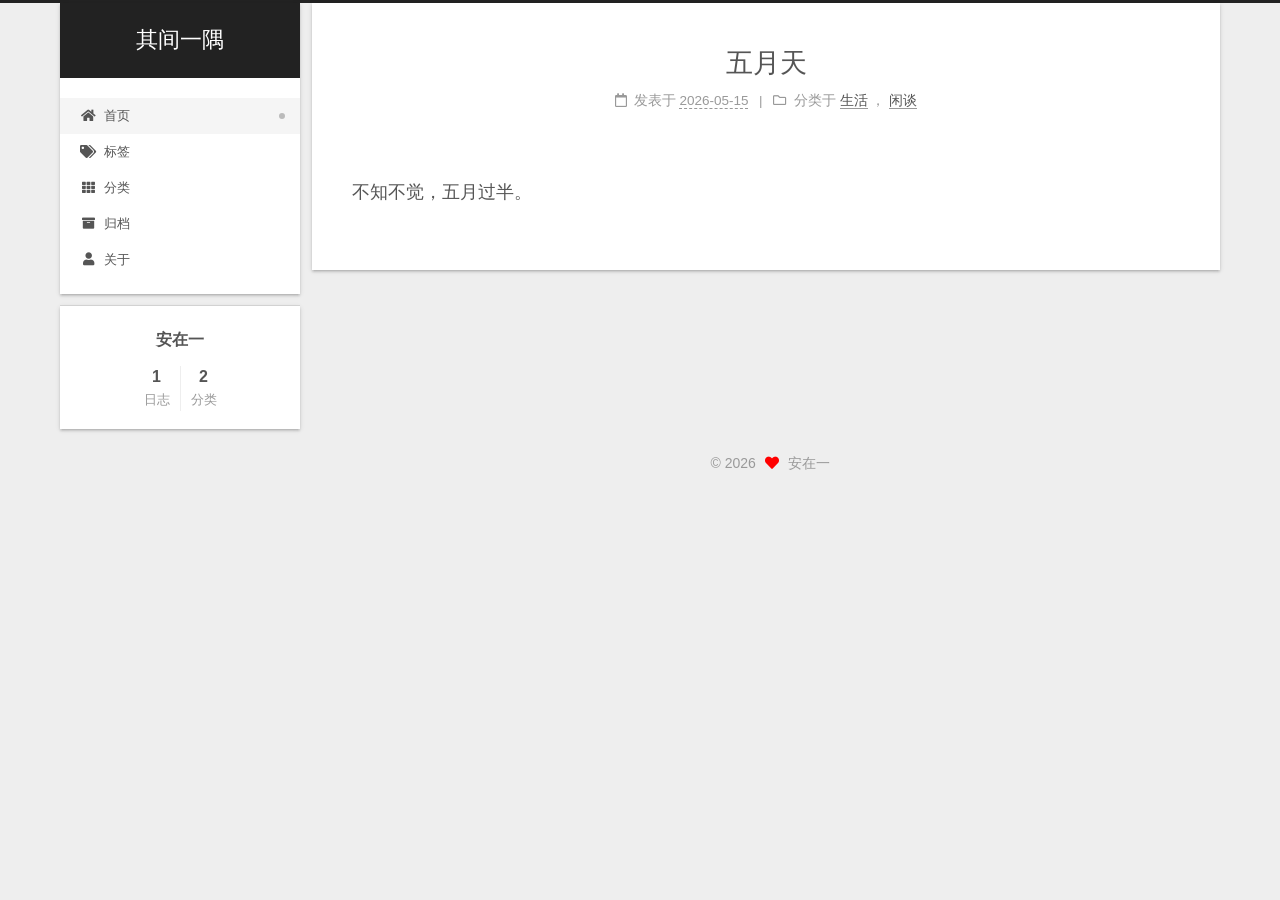
==== commit e619769f: "Site updated: 2026-05-15 16:31:59" ====
--- a/index.html
+++ b/index.html
@@ -185,7 +185,20 @@
               <span class="post-meta-item-text">发表于</span>
               
 
-              <time title="创建时间：2026-05-15 02:19:41 / 修改时间：02:22:35" itemprop="dateCreated datePublished" datetime="2026-05-15T02:19:41+08:00">2026-05-15</time>
+              <time title="创建时间：2026-05-15 02:19:41 / 修改时间：16:29:04" itemprop="dateCreated datePublished" datetime="2026-05-15T02:19:41+08:00">2026-05-15</time>
+            </span>
+            <span class="post-meta-item">
+              <span class="post-meta-item-icon">
+                <i class="far fa-folder"></i>
+              </span>
+              <span class="post-meta-item-text">分类于</span>
+                <span itemprop="about" itemscope itemtype="http://schema.org/Thing">
+                  <a href="/categories/%E7%94%9F%E6%B4%BB/" itemprop="url" rel="index"><span itemprop="name">生活</span></a>
+                </span>
+                  ，
+                <span itemprop="about" itemscope itemtype="http://schema.org/Thing">
+                  <a href="/categories/%E7%94%9F%E6%B4%BB/%E9%97%B2%E8%B0%88/" itemprop="url" rel="index"><span itemprop="name">闲谈</span></a>
+                </span>
             </span>
 
           
@@ -200,76 +213,6 @@
 
       
           <p>不知不觉，五月过半。</p>
-
-      
-    </div>
-
-    
-    
-    
-      <footer class="post-footer">
-        <div class="post-eof"></div>
-      </footer>
-  </article>
-  
-  
-  
-
-      
-  
-  
-  <article itemscope itemtype="http://schema.org/Article" class="post-block" lang="zh-CN">
-    <link itemprop="mainEntityOfPage" href="https://engirion119.github.io/2026/05/13/hello-world/">
-
-    <span hidden itemprop="author" itemscope itemtype="http://schema.org/Person">
-      <meta itemprop="image" content="/images/avatar.gif">
-      <meta itemprop="name" content="安在一">
-      <meta itemprop="description" content="">
-    </span>
-
-    <span hidden itemprop="publisher" itemscope itemtype="http://schema.org/Organization">
-      <meta itemprop="name" content="其间一隅">
-    </span>
-      <header class="post-header">
-        <h2 class="post-title" itemprop="name headline">
-          
-            <a href="/2026/05/13/hello-world/" class="post-title-link" itemprop="url">Hello World</a>
-        </h2>
-
-        <div class="post-meta">
-            <span class="post-meta-item">
-              <span class="post-meta-item-icon">
-                <i class="far fa-calendar"></i>
-              </span>
-              <span class="post-meta-item-text">发表于</span>
-
-              <time title="创建时间：2026-05-13 16:08:29" itemprop="dateCreated datePublished" datetime="2026-05-13T16:08:29+08:00">2026-05-13</time>
-            </span>
-
-          
-
-        </div>
-      </header>
-
-    
-    
-    
-    <div class="post-body" itemprop="articleBody">
-
-      
-          <p>Welcome to <a target="_blank" rel="noopener" href="https://hexo.io/">Hexo</a>! This is your very first post. Check <a target="_blank" rel="noopener" href="https://hexo.io/docs/">documentation</a> for more info. If you get any problems when using Hexo, you can find the answer in <a target="_blank" rel="noopener" href="https://hexo.io/docs/troubleshooting.html">troubleshooting</a> or you can ask me on <a target="_blank" rel="noopener" href="https://github.com/hexojs/hexo/issues">GitHub</a>.</p>
-<h2 id="Quick-Start"><a href="#Quick-Start" class="headerlink" title="Quick Start"></a>Quick Start</h2><h3 id="Create-a-new-post"><a href="#Create-a-new-post" class="headerlink" title="Create a new post"></a>Create a new post</h3><figure class="highlight bash"><table><tr><td class="gutter"><pre><span class="line">1</span><br></pre></td><td class="code"><pre><span class="line">$ hexo new <span class="string">&quot;My New Post&quot;</span></span><br></pre></td></tr></table></figure>
-
-<p>More info: <a target="_blank" rel="noopener" href="https://hexo.io/docs/writing.html">Writing</a></p>
-<h3 id="Run-server"><a href="#Run-server" class="headerlink" title="Run server"></a>Run server</h3><figure class="highlight bash"><table><tr><td class="gutter"><pre><span class="line">1</span><br></pre></td><td class="code"><pre><span class="line">$ hexo server</span><br></pre></td></tr></table></figure>
-
-<p>More info: <a target="_blank" rel="noopener" href="https://hexo.io/docs/server.html">Server</a></p>
-<h3 id="Generate-static-files"><a href="#Generate-static-files" class="headerlink" title="Generate static files"></a>Generate static files</h3><figure class="highlight bash"><table><tr><td class="gutter"><pre><span class="line">1</span><br></pre></td><td class="code"><pre><span class="line">$ hexo generate</span><br></pre></td></tr></table></figure>
-
-<p>More info: <a target="_blank" rel="noopener" href="https://hexo.io/docs/generating.html">Generating</a></p>
-<h3 id="Deploy-to-remote-sites"><a href="#Deploy-to-remote-sites" class="headerlink" title="Deploy to remote sites"></a>Deploy to remote sites</h3><figure class="highlight bash"><table><tr><td class="gutter"><pre><span class="line">1</span><br></pre></td><td class="code"><pre><span class="line">$ hexo deploy</span><br></pre></td></tr></table></figure>
-
-<p>More info: <a target="_blank" rel="noopener" href="https://hexo.io/docs/one-command-deployment.html">Deployment</a></p>
 
       
     </div>
@@ -351,15 +294,15 @@
       <div class="site-state-item site-state-posts">
           <a href="/archives/">
         
-          <span class="site-state-item-count">2</span>
+          <span class="site-state-item-count">1</span>
           <span class="site-state-item-name">日志</span>
         </a>
       </div>
-      <div class="site-state-item site-state-tags">
-            <a href="/tags/">
-          
-        <span class="site-state-item-count">1</span>
-        <span class="site-state-item-name">标签</span></a>
+      <div class="site-state-item site-state-categories">
+            <a href="/categories/">
+          
+        <span class="site-state-item-count">2</span>
+        <span class="site-state-item-name">分类</span></a>
       </div>
   </nav>
 </div>
--- a/css/main.css
+++ b/css/main.css
@@ -1168,7 +1168,7 @@
 }
 .links-of-author a::before,
 .links-of-author span.exturl::before {
-  background: #052075;
+  background: #833b49;
   border-radius: 50%;
   content: ' ';
   display: inline-block;
